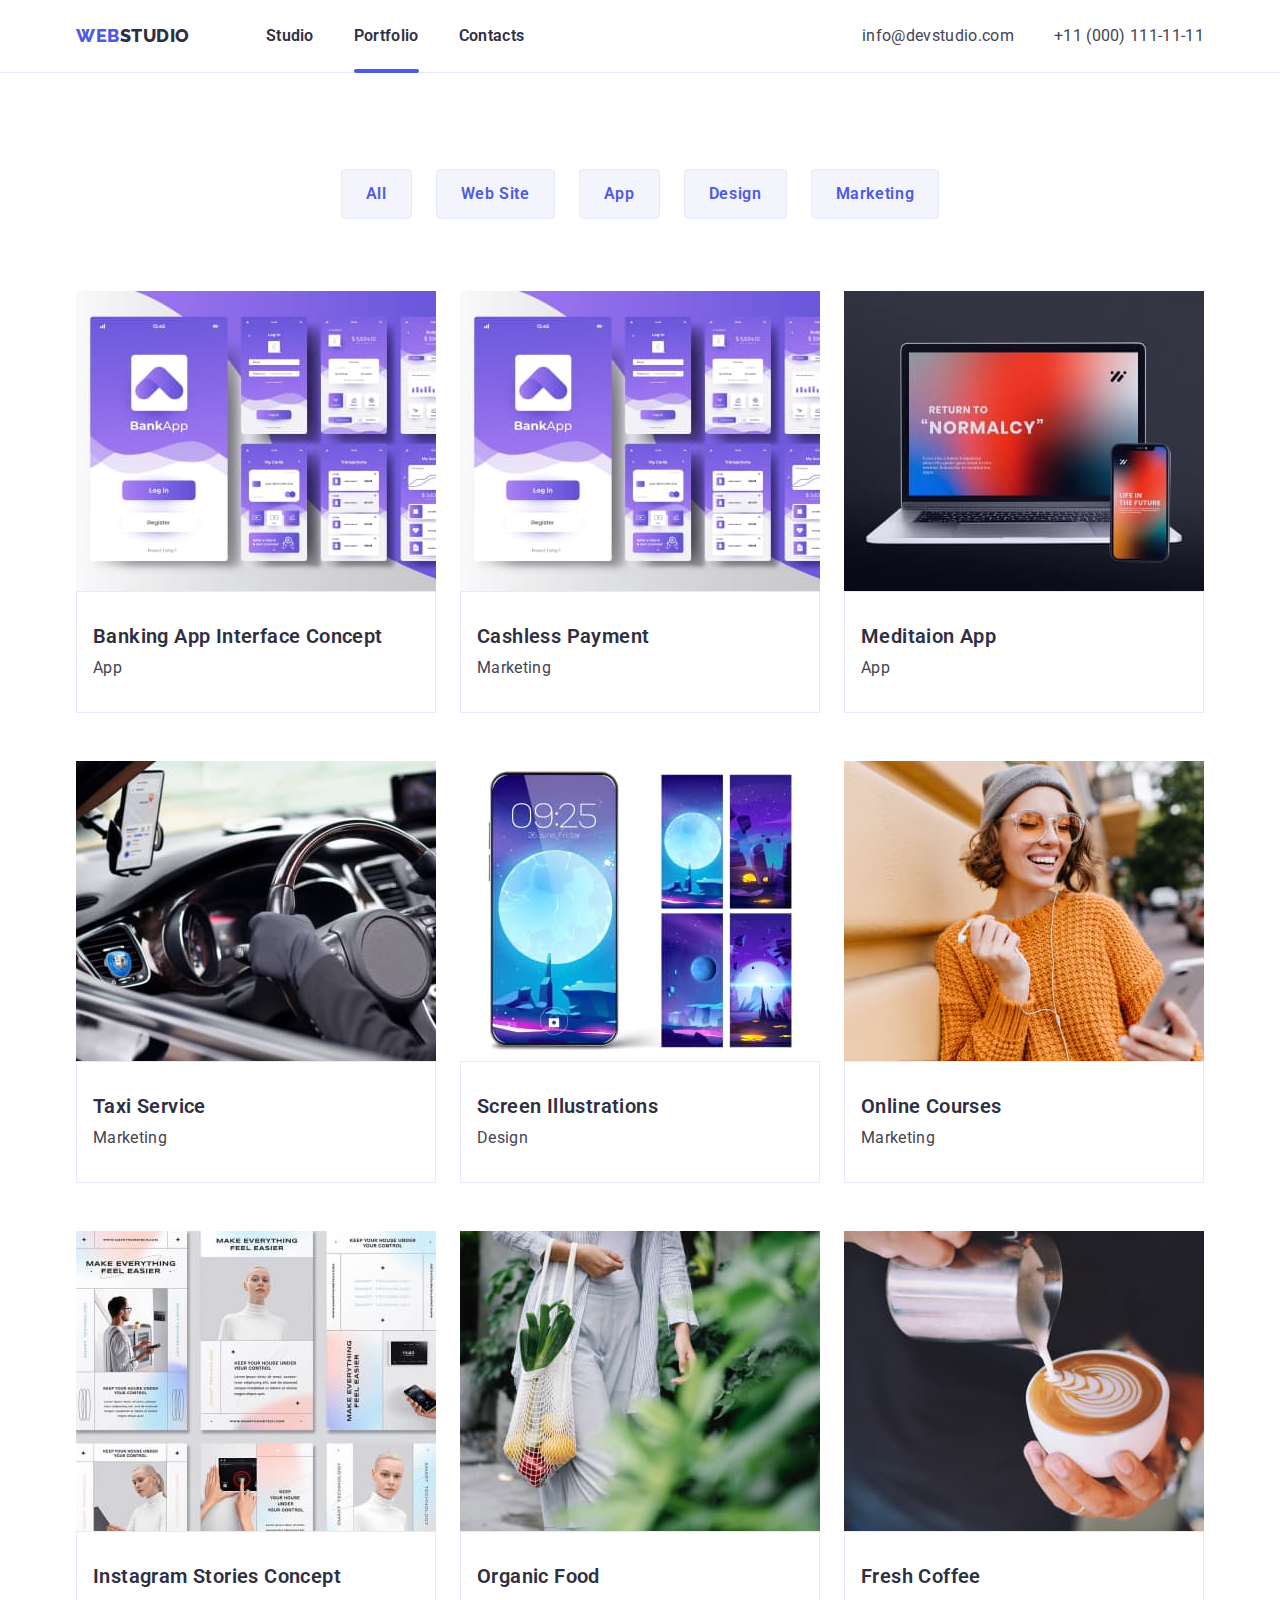
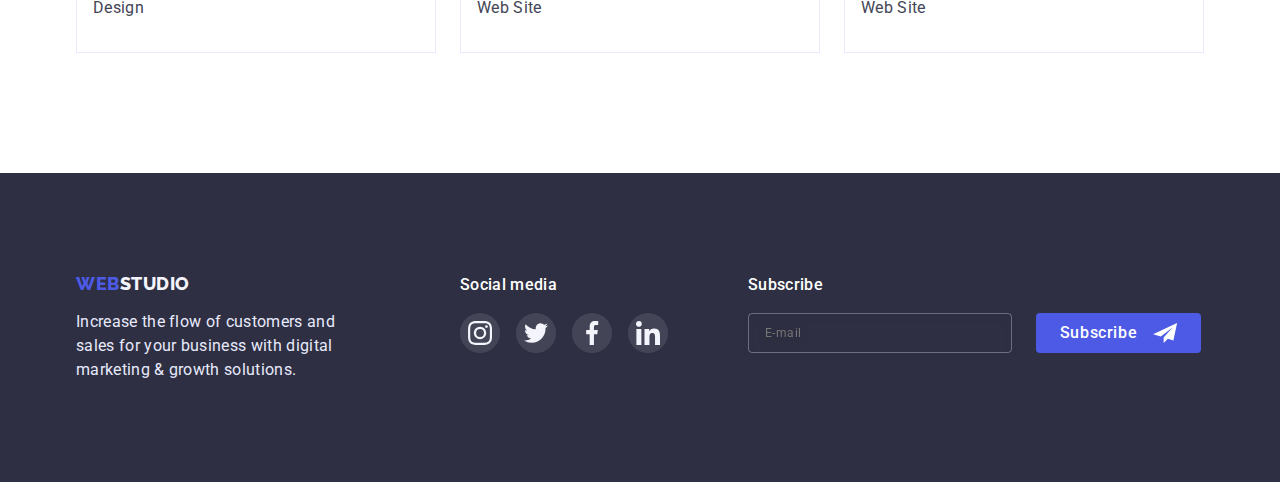
==== portfolio.html @ 9dcbc165 "copied files" ====
<!DOCTYPE html>
<html lang="en">
  <head>
    <meta charset="UTF-8" />
    <meta http-equiv="X-UA-Compatible" content="IE=edge" />
    <meta name="viewport" content="width=device-width, initial-scale=1.0" />
    <title>WebStudio goit-markup-hw-02</title>
    <link rel="preconnect" href="https://fonts.googleapis.com" />
    <link rel="preconnect" href="https://fonts.gstatic.com" crossorigin />
    <link
      href="https://fonts.googleapis.com/css2?family=Raleway:wght@800&family=Roboto:wght@400;500;700;900&display=swap"
      rel="stylesheet"
    />
    <link
      rel="stylesheet"
      href="https://cdn.jsdelivr.net/npm/modern-normalize@1.1.0/modern-normalize.min.css"
    />
    <link rel="stylesheet" href="./css/styles.css" />
  </head>
  <body>
    <header class="header">
      <div class="container header-nav-container">
        <nav class="page-nav">
          <!--logo-->
          <a href="/" class="logo link logo-nav"
            ><span class="logo logo-color">WEB</span>STUDIO</a
          >

          <!--menu-->
          <ul class="menu-nav">
            <li class="menu-item">
              <a href="./index.html" class="menu-nav-link link">Studio</a>
            </li>
            <li class="menu-item">
              <a href="./portfolio.html" class="menu-nav-link link current"
                >Portfolio</a
              >
            </li>
            <li class="menu-item">
              <a href="" class="menu-nav-link link">Contacts</a>
            </li>
          </ul>
        </nav>

                <!--contacts-->
                <ul class="contacts-nav">
                  <li class="contacts-nav-item">
                    <a href="mailto:info@devstudio.com" class="contacts-nav-link link"
                      >info@devstudio.com</a
                    >
                  </li>
                  <li>
                    <a href="tel:+110001111111" class="contacts-nav-link link"
                      >+11 (000) 111-11-11</a
                    >
                  </li>
                </ul>
              </div>
            </header>

    <main>
      <!--filter-->
      <section class="portfolio">
        <div class="container">
          <ul class="button-filter">
            <li class="portfolio-bttnleft">
              <button type="button" class="portfolio-bttn">All</button>
            </li>
            <li class="portfolio-bttnleft">
              <button type="button" class="portfolio-bttn">Web Site</button>
            </li>
            <li class="portfolio-bttnleft">
              <button type="button" class="portfolio-bttn">App</button>
            </li>
            <li class="portfolio-bttnleft">
              <button type="button" class="portfolio-bttn">Design</button>
            </li>
            <li class="portfolio-bttnleft">
              <button type="button" class="portfolio-bttn">Marketing</button>
            </li>
          </ul>
        </div>

        <div class="container">
          <ul class="portfolio-items">
            <li class="portfolio-items-list">
              <a href="" class="portfolio-hover-link link">
                <div class="portfolio-hover">
                  <img
                  src="./images/portfolio/img1.jpg"
                  alt="Banking App Interface Concept"
                  width="360"
                />
                <p class="portfolio-item-text">14 Stylish and User-Friendly App Design Concepts · Task Manager App · Calorie Tracker App · Exotic Fruit Ecommerce App · Cloud Storage App</p>
              </div>
                <div class="portfolio-item-title">
                  <h2 class="section-title">Banking App Interface Concept</h2>
                  <p class="section-text">App</p>
                </div>
              </a>
            </li>

            <li class="portfolio-items-list">
              <a href="" class="portfolio-hover-link link">
            <div class="portfolio-hover">
                <img
                  src="./images/portfolio/img2.jpg"
                  alt="Cashless Payment"
                  width="360"
                />
                                <p class="portfolio-item-text">14 Stylish and User-Friendly App Design Concepts · Task Manager App · Calorie Tracker App · Exotic Fruit Ecommerce App · Cloud Storage App</p>
              </div>
                <div class="portfolio-item-title">
                  <h2 class="section-title">Cashless Payment</h2>
                  <p class="section-text">Marketing</p>
                </div>
              </a>
            </li>

            <li class="portfolio-items-list">
              <a href="" class="portfolio-hover-link link">
            <div class="portfolio-hover">
                <img
                  src="./images/portfolio/img3.jpg"
                  alt="Meditaion App"
                  width="360"
                />
                                <p class="portfolio-item-text">14 Stylish and User-Friendly App Design Concepts · Task Manager App · Calorie Tracker App · Exotic Fruit Ecommerce App · Cloud Storage App</p>
              </div>
                <div class="portfolio-item-title">
                  <h2 class="section-title">Meditaion App</h2>
                  <p class="section-text">App</p>
                </div>
              </a>
            </li>

            <li class="portfolio-items-list">
              <a href="" class="portfolio-hover-link link">
            <div class="portfolio-hover">
                <img
                  src="./images/portfolio/img4.jpg"
                  alt="Taxi Service"
                  width="360"
                />
                                <p class="portfolio-item-text">14 Stylish and User-Friendly App Design Concepts · Task Manager App · Calorie Tracker App · Exotic Fruit Ecommerce App · Cloud Storage App</p>
              </div>
                <div class="portfolio-item-title">
                  <h2 class="section-title">Taxi Service</h2>
                  <p class="section-text">Marketing</p>
                </div>
              </a>
            </li>

            <li class="portfolio-items-list">
              <a href="" class="portfolio-hover-link link">
            <div class="portfolio-hover">
                <img
                  src="./images/portfolio/img5.jpg"
                  alt="Screen Illustrations"
                  width="360"
                />
                                <p class="portfolio-item-text">14 Stylish and User-Friendly App Design Concepts · Task Manager App · Calorie Tracker App · Exotic Fruit Ecommerce App · Cloud Storage App</p>
              </div>
                <div class="portfolio-item-title">
                  <h2 class="section-title">Screen Illustrations</h2>
                  <p class="section-text">Design</p>
                </div>
              </a>
            </li>

            <li class="portfolio-items-list">
              <a href="" class="portfolio-hover-link link">
            <div class="portfolio-hover">
                <img
                  src="./images/portfolio/img6.jpg"
                  alt="Online Courses"
                  width="360"
                />
                                <p class="portfolio-item-text">14 Stylish and User-Friendly App Design Concepts · Task Manager App · Calorie Tracker App · Exotic Fruit Ecommerce App · Cloud Storage App</p>
              </div>
                <div class="portfolio-item-title">
                  <h2 class="section-title">Online Courses</h2>
                  <p class="section-text">Marketing</p>
                </div>
              </a>
            </li>

            <li class="portfolio-items-list">
              <a href="" class="portfolio-hover-link link">
            <div class="portfolio-hover">
                <img
                  src="./images/portfolio/img7.jpg"
                  alt="Instagram Stories Concept"
                  width="360"
                />
                                <p class="portfolio-item-text">14 Stylish and User-Friendly App Design Concepts · Task Manager App · Calorie Tracker App · Exotic Fruit Ecommerce App · Cloud Storage App</p>
              </div>
                <div class="portfolio-item-title">
                  <h2 class="section-title">Instagram Stories Concept</h2>
                  <p class="section-text">Design</p>
                </div>
              </a>
            </li>

            <li class="portfolio-items-list">
              <a href="" class="portfolio-hover-link link">
            <div class="portfolio-hover">
                <img
                  src="./images/portfolio/img8.jpg"
                  alt="Organic Food"
                  width="360"
                />
                                <p class="portfolio-item-text">14 Stylish and User-Friendly App Design Concepts · Task Manager App · Calorie Tracker App · Exotic Fruit Ecommerce App · Cloud Storage App</p>
              </div>
                <div class="portfolio-item-title">
                  <h2 class="section-title">Organic Food</h2>
                  <p class="section-text">Web Site</p>
                </div>
              </a>
            </li>

            <li class="portfolio-items-list">
              <a href="" class="portfolio-hover-link link">
            <div class="portfolio-hover">
                <img
                  src="./images/portfolio/img9.jpg"
                  alt="Fresh Coffee"
                  width="360"
                />
                                <p class="portfolio-item-text">14 Stylish and User-Friendly App Design Concepts · Task Manager App · Calorie Tracker App · Exotic Fruit Ecommerce App · Cloud Storage App</p>
              </div>
                <div class="portfolio-item-title">
                  <h2 class="section-title">Fresh Coffee</h2>
                  <p class="section-text">Web Site</p>
                </div>
              </a>
            </li>
          </ul>
        </div>
      </section>
    </main>

    <footer class="footer">
      <div class="container footer-format">
        <div class="footer-content">
          <a href="./index.html" class="logo-footer link"
            ><span class="logo-color">WEB</span>STUDIO</a>
          <p class="section-text footer-text-color">
            Increase the flow of customers and sales for your business with
            digital marketing & growth solutions.
          </p>
        </div>

        <div class="footer-socialmedia">
<h3 class="footer-socialmedia-title">Social media</h2>
          <ul class="footer-list-icons">
            <li class="footer-list-item">
              <a class="footer-list-link" href="">
                <svg
                  class="footer-list-icon"
                  width="24px"
                  height="24px"
                >
                  <use href="./images/icons.svg#icon-instagram"></use>
                </svg>
              </a>
            </li>

            <li class="footer-list-item">
              <a class="footer-list-link" href="">
                <svg
                  class="footer-list-icon"
                  width="24px"
                  height="24px"
                >
                  <use href="./images/icons.svg#icon-twitter"></use>
                </svg>
              </a>
            </li>

            <li class="footer-list-item">
              <a class="footer-list-link" href="">
                <svg
                  class="footer-list-icon"
                  width="24px"
                  height="24px"
                >
                  <use href="./images/icons.svg#icon-facebook"></use>
                </svg>
              </a>
            </li>

            <li class="footer-list-item">
              <a class="footer-list-link" href="">
                <svg
                  class="footer-list-icon"
                  width="24px"
                  height="24px"
                >
                  <use href="./images/icons.svg#icon-linkedin"></use>
                </svg>
              </a>
            </li>
          </ul>
        </div>

<div class="footer-subscribe">
<h3 class="footer-socialmedia-title">Subscribe</h2>
<form class="footer-subscribe-form">
  <div class="subscribe-box">
  <input 
  type="text" 
  class="subscribe-input"
  placeholder="E-mail"
  name="subscribe-input-name">
    <span>
  <button type="submit" class="subscribe-button"><span class="subscribe-button-title">Subscribe</span> 
                                  <svg
                  class="subdcribe-icon"
                  width="24px"
                  height="20px"
                >
                  <use href="./images/form/formicons.svg#icon-pplane"></use>
                </svg> 
  </span>
  </button>
  </div>
</form>
</div>

      </div>
    </footer>
  </body>
</html>
---- css/styles.css ----
:root{
--primary-font: 'Roboto', sans-serif;
--secondary-font: 'Raleway', sans-serif;
--primary-color: #2E2F42;
--secondary-color: #434455;
--hover-color: #4D5AE5;
}

h1,h2,h3,h4,h5,h6,p{
    margin-top: 0;
    margin-bottom: 0;
}

ul,li{
    margin-top: 0;
    margin-bottom: 0;
    padding-left: 0;
}

img{
    display: block;
}

button{
    cursor: pointer;
}
ul {
    list-style: none;
}


body {
font-family: var(--primary-font)
}

body {
    color: var(--primary-color);
}

/*========== HEADER ==========*/

.header{
    padding-top: 24px;
    padding-bottom: 24px;
    border-bottom: 1px solid #E7E9FC;
}

.header-nav-container{
    display: flex;
    align-items: center;
}

.page-nav{
    display: flex;
    align-items: center;

}

.logo{
    font-family: var(--secondary-font);
    font-weight: 800;
    font-size: 18px;
    line-height: 1.33;
    display: flex;
align-items: center;
letter-spacing: 0.03em;
text-transform: uppercase;
color: var(--primary-color);
}

.logo-color{
   color: var(--hover-color); 
}

.logo-nav{
    margin-right: 76px;
}


.menu-nav{
    display: flex;
    align-items: center;
}

.menu-item{
    position: relative;
}

.menu-item:not(:last-child){
    margin-right: 40px;
}

.menu-nav-link.current::after{
content: '';
position: absolute;
width: 100%;
height: 4px;
background-color: var(--hover-color);
border-radius: 2px;
left: 0;
bottom: -25px;
}

.menu-nav-link{
font-weight: 600;
font-size: 16px;
line-height: 1.5;
letter-spacing: 0.02em;
color: var(--primary-color);
transition: color 250ms cubic-bezier(0.4, 0, 0.2, 1);
}

.menu-nav-link:hover,
.menu-nav-link:focus {
color: var(--hover-color)
}

.contacts-nav-link{
font-size: 16px;
line-height: 1.5;
letter-spacing: 0.02em;
color: var(--secondary-color);
transition: color 250ms cubic-bezier(0.4, 0, 0.2, 1);
}

.contacts-nav-link:hover,
.contacts-nav-link:focus {
color:var(--hover-color)
}


.contacts-nav{
    display: flex;
    align-items: center;
    margin-left: auto;
    align-items: center;
    justify-content: center;
}

.contacts-nav-item{
    margin-right: 40px;
}


/*========== /HEADER ==========*/


/*========== COMPONENTS ==========*/
.link{
text-decoration: none;
}

.container{
    width: 1158px;
    padding-left: 15px;
    padding-right: 15px;
    margin-left: auto;
    margin-right: auto;
}

.hide-me {
    position: absolute;
    width: 1px;
    height: 1px;
    margin: -1px;
    border: 0;
    padding: 0;
    white-space: nowrap;
    clip-path: inset(100%);
    clip: rect(0 0 0 0);
    overflow: hidden;
}

/*========== /COMPONENTS ==========*/

/*========== MAIN ==========*/

.hero-section-color{
    width: 1440px;
    background: #2E2F42;
    margin-left: auto;
    margin-right: auto;
    padding-top: 188px;
    padding-bottom: 188px;
    background-image: linear-gradient(rgb(46,47,66,0.7), rgb(46,47,66,0.7)), url(../images/hero/heroimg.jpg) ;
    background-size: cover;
}

.hero-title{
font-family: var(--primary-font);
font-weight: 700;
font-size: 56px;
line-height: 1.07;
text-align: center;
letter-spacing: 0.02em;
color: #FFFFFF;
max-width: 496px;
margin: 0px auto;
}

.hero-button{

    width: 170px;
    height: 51px;
    left: 635px;
    top: 432px;
    background: #4D5AE5;
box-shadow: 0px 4px 4px rgba(0, 0, 0, 0.15);
border: transparent;
    border-radius: 4px;
    font-family: var(--primary-font);
    font-style: normal;
    font-weight: 600;
    font-size: 16px;
    line-height: 1.9;
    align-items: center;
    letter-spacing: 0.04em;
    color: #FFFFFF;
    margin-top: 48px;
margin-left: 494px;
margin-right: 494px;
transition: background-color 250ms cubic-bezier(0.4, 0, 0.2, 1);
}

.hero-button:hover,
.hero-button:focus{
background-color: #404BBF;
box-shadow: 0px 4px 4px rgba(0, 0, 0, 0.15);
border-radius: 4px;
}

.section-title{
    font-family: var(--primary-font);
    font-weight: 600;
    font-size: 20px;
    line-height: 1.2;
    letter-spacing: 0.02em;
    color: var(--primary-color);
}

.section-margin-title{
    margin-bottom: 8px;
}

.section-text{

    font-family: var(--primary-font);
    font-size: 16px;
    line-height: 1.5;
    letter-spacing: 0.02em;
    color: var(--secondary-color);
}

.section-two-format{
    padding-top: 120px;
    padding-bottom: 120px;
}

.sectiontwo{
    display: flex;
}

.sectiontwo-item{
    max-width: 264px;
}

.sectiontwo-item:not(:first-child){
    margin-left: 24px;
}


.sectiontwo-item-icon{
display: flex;
justify-content: center;
align-items: center;
width: 264px;
height: 112px;
background: #F4F4FD;
border-radius: 4px;
margin-bottom: 8px;
}



.sectionthree{
    padding-bottom: 120px;
}

.sectionthree-list{
    display: flex;
}

.sections-title{
    font-family: var(--primary-font);
    font-style: normal;
    font-weight: 600;
    font-size: 36px;
    line-height: 1.1;
    text-align: center;
    letter-spacing: 0.02em;
    text-transform: capitalize;
    color: var(--primary-color);
    margin-bottom: 70px;
    }

    .sectionthree-item:not(:first-child){
        margin-left: 24px;
    }

.sectionfour{
    padding-top: 120px;
    padding-bottom: 120px;
    margin-left: auto;
    margin-right: auto;
    background: #F4F4FD;
}

    .sectionfour-list{
        display: flex;
    }


    .sectionfour-item:not(:first-child){
        margin-left: 24px;
    }

    .our-team-list{
        background: #FFFFFF;
box-shadow: 0px 1px 6px rgba(46, 47, 66, 0.08), 0px 1px 1px rgba(46, 47, 66, 0.16), 0px 2px 1px rgba(46, 47, 66, 0.08);
border-radius: 0px 0px 4px 4px;
        padding-top: 32px;
        padding-bottom: 32px;
    }

.our-team-list-icons{
    display: flex;
    justify-content: center;
    gap: 24px;
    margin-top: 8px;
}

.our-team-list-item{
    width: 40px;
    height: 40px;
}

.our-team-list-link{
    height: 100%;
    width: 100%;
    border-radius: 50%;
    background-color: #4D5AE5;
    display: flex;
    align-items: center;
    justify-content: center;
    transition: background-color 250ms cubic-bezier(0.4, 0, 0.2, 1);
}


.our-team-list-link:hover,
.our-team-list-link:focus{
    background-color: #404BBF;
}

.our-team-list-icon{
    fill: #F4F4FD;
}
    .centered{
        text-align: center;
    }

    .sectionfive{
        padding-top: 130px;
        padding-bottom: 120px;
        margin-left: auto;
        margin-right: auto;
    }

    .sectionfive-list{
        display: flex;
        align-items: center;
        gap: 20px;
    }

    .sectionfive-item{
        width: 168px;
        height: 88px;
    }
    .sectionfive-link{
width: 100%;
height: 100%;
border: 1px solid #8E8F99;
border-radius: 5px;
display: flex;
align-items: center;
justify-content: center;
padding-top: 16px;
padding-bottom: 16px;
    }

    .sectionfive-icon{
fill: #8E8F99;
transition: fill 250ms cubic-bezier(0.4, 0, 0.2, 1);
    }

    .sectionfive-link:hover,
    .sectionfive-link:focus{
border-color: #404BBF;
    }

    .sectionfive-link:hover .sectionfive-icon{
        fill: #404BBF;
    }

    .sectionfive-link:focus .sectionfive-icon{
        fill: #404BBF;
    }
/*========== /MAIN ==========*/

/*========== FOOTER ==========*/
.logo-footer{
font-family: var(--secondary-font);
font-weight: 800;
font-size: 18px;
line-height: 1.17;
display: flex;
align-items: center;
letter-spacing: 0.03em;
text-transform: uppercase;
color: #F4F4FD;
margin-bottom: 16px;
}

.footer-text-color{
color: #E7E9FC;

}


.footer{
width:;
background: #2E2F42;
padding-top: 100px;
padding-bottom: 100px;
}

.footer-content{
width: 264px;
}

.footer-format{
    display: flex;
}

.footer-socialmedia{
    margin-left: 120px;
}

.footer-socialmedia-title{
    font-family: var(--primary-font);
    font-weight: 500;
    font-size: 16px;
    line-height: 24px;
    letter-spacing: 0.02em;
    color: #FFFFFF;
}

.footer-list-icons{
    display: flex;
    justify-content: center;
    gap: 16px;
    margin-top: 16px;
}

.footer-list-item{
    width: 40px;
    height: 40px;
}

.footer-list-link{
    height: 100%;
    width: 100%;
    border-radius: 50%;
    background-color: rgba(255, 255, 255, 0.1);
    display: flex;
    align-items: center;
    justify-content: center;
    transition: background-color 250ms cubic-bezier(0.4, 0, 0.2, 1);
}

.footer-list-link:hover,
.footer-list-link:focus{
    background-color: #31D0AA;
}

.footer-list-icon{
    fill: #F4F4FD;
}

.footer-subscribe{
    margin-left: 80px;
}

.subscribe-input{
    width: 264px;
    height: 40px;
background-color: transparent;
border: 1px solid rgba(255, 255, 255, 0.3);
    filter: drop-shadow(0px 4px 4px rgba(0, 0, 0, 0.15));
    border-radius: 4px;
    margin-top: 16px;
    padding-left: 16px;
        font-family: --primary-font font-weight: 400;
            font-size: 12px;
            line-height: 2;
            letter-spacing: 0.04em;
            color: rgba(255, 255, 255, 0.6);
        }
}

.subscribe-input::placeholder{
    font-family: --primary-font
        font-weight: 400;
        font-size: 12px;
        line-height: 2;
        letter-spacing: 0.04em;
        color: rgba(255, 255, 255, 0.6);
}

.subscribe-input:focus{
    outline: none;

}

.subscribe-button{

width: 165px;
height: 40px;
background-color: #4D5AE5;
border-radius: 4px;
font-family: var(--primary-font);
font-weight: 500;
font-size: 16px;
line-height: 1.5;
    letter-spacing: 0.04em;
    color: #FFFFFF;
 outline: none;
 border: transparent;
margin-top: 16px;
margin-left: 24px;
align-items: center;
display: flex;
align-items: center;
justify-content: center;
fill: #FFFFFF;
transition: background-color 250ms cubic-bezier(0.4, 0, 0.2, 1);
}


.subscribe-button:hover {
background-color: #404BBF;
}

.subscribe-button:focus{
background-color: #404BBF;
}

.subscribe-box{
display: flex;
}

.subscribe-button-title{
    margin-right: 16px;
}
.subscribe-icon{


}


/*========== /FOOTER ==========*/

/*-----======[ PORTFOLIO PAGE ]======-----*/

.portfolio{
    padding-top: 96px;
    padding-bottom: 120px;
}

.portfolio-bttn{
    font-family: var(--primary-font);
    font-weight: 600;
    font-size: 16px;
    line-height: 1.5;
    display: flex;
    align-items: center;
    text-align: center;
    letter-spacing: 0.04em;
    color: var(--hover-color);
background: #F4F4FD;
border: 1px solid #E7E9FC;
border-radius: 4px;
padding-top: 12px;
padding-bottom: 12px;
padding-left: 24px;
padding-right: 24px;
transition: background-color 250ms cubic-bezier(0.4, 0, 0.2, 1), box-shadow 250ms cubic-bezier(0.4, 0, 0.2, 1);
}

.portfolio-bttnleft:not(:first-child){
    margin-left: 24px;
}

.portfolio-bttn:hover,
.portfolio-bttn:focus{

font-family: var(--primary-font);
font-weight: 600;
font-size: 16px;
line-height: 1.5;
display: flex;
align-items: center;
text-align: center;
letter-spacing: 0.04em;
color: #FFFFFF;
background: #404BBF;
box-shadow: 0px 3px 1px rgba(0, 0, 0, 0.1), 0px 2px 1px rgba(0, 0, 0, 0.08), 0px 2px 2px rgba(0, 0, 0, 0.12);
border-radius: 4px;
}

.button-filter{
    display: flex;
    margin-bottom: 72px;
justify-content: center;
}

.portfolio-items{
    display: flex;
    flex-wrap: wrap;
    column-gap: 24px;
}

.portfolio-item-title{
    border: 1px solid #E7E9FC;
}

.portfolio-item-title{
padding-top: 32px;
padding-bottom: 32px;
padding-left: 16px;
}

.portfolio-item-title > .section-text{
margin-top: 8px;
}

.portfolio-items-list:not(:nth-last-child(-n+3)){
    margin-bottom: 48px;
        }

.portfolio-items-list:hover,
.portfolio-items-list:focus{
    box-shadow: 0px 1px 6px rgba(46, 47, 66, 0.08);
}

.portfolio-items-list{

}

.portfolio-hover{
    position: relative;
    overflow: hidden;
}

.portfolio-hover-link{
    display: block;
}

.portfolio-hover-link:hover .portfolio-item-text{
    transform: translateY(0);
}

.portfolio-item-text{
position: absolute;
top: 0;
font-family: var(--primary-font);
font-weight: 400;
font-size: 16px;
line-height: 1.5;
color: #F4F4FD;
padding-top: 40px;
padding-left: 32px;
padding-right: 32px;
background-color: rgba(77, 90, 229, 0.692);
height: 100%;
transform: translateY(100%);
transition: transform 250ms cubic-bezier(0.4, 0, 0.2, 1);
overflow: auto;
}

.backdrop{
    position: fixed;
    top: 0;
    height: 100%;
    width: 100%;
    background-color: rgba(46, 47, 66, 0.4);
 transition: opacity 250ms linear, visibility 250ms linear;
}

.modal{
position: absolute;
top: 50%;
left: 50%;
width: 408px;
min-height: 576px;
background: #FCFCFC;
box-shadow: 0px 1px 1px rgba(0, 0, 0, 0.14), 0px 1px 3px rgba(0, 0, 0, 0.12), 0px 2px 1px rgba(0, 0, 0, 0.2);
border-radius: 4px;
transform: translate(-50%, -50%) scale(1);
transition: transform 250ms linear;
padding: 24px;
}

.modal-close{
width: 24px;
height: 24px;
background-color: #E7E9FC;
border: 1px solid rgba(0, 0, 0, 0.1);
border-radius: 50%;
position: absolute;
top: 20px;
right: 20px;
display: flex;
align-items: center;
justify-content: center;
transition: background-color 250ms cubic-bezier(0.4, 0, 0.2, 1), fill 2500ms cubic-bezier(0.4, 0, 0.2, 1);
}

.modal-close-svg{
fill: #000000;
}

.modal-close:hover {
background-color: var(--hover-color);
outline: none;
}

.modal-close:focus {
    background-color: var(--hover-color);
    outline: none;
}

.modal-close:hover .modal-close-svg {
    fill: #FFFFFF;
}

.modal-close:focus .modal-close-svg {
   
    fill: #FFFFFF;
}

.is-hidden{
    opacity: 0;
    visibility: hidden;
    pointer-events: none;
}

.backdrop.is-hidden .modal{
    transform: translate(-50%, -50%) scale(0);
}

.modal-title{
font-family: var(--primary-font);
color: var(--primary-color);
font-weight: 500;
font-size: 16px;
line-height: 1.5;
text-align: center;
letter-spacing: 0.02em;
margin-top: 48px;
margin-bottom: 16px;
}

.modal-input{
width: 360px;
height: 40px;
background-color: transparent;
border: 1px solid rgba(33, 33, 33, 0.2);
border-radius: 4px;
padding-left: 40px;
font-family: var(--primary-font);
font-weight: 400;
font-size: 12px;
line-height: 1.33;
letter-spacing: 0.04em;
outline: none;
margin-top: 4px;
margin-bottom: 8px;
}


.modal-input::placeholder{
font-family: var(--primary-font);
font-weight: 400;
font-size: 12px;
line-height: 1.33;
letter-spacing: 0.04em;
color: rgba(117, 117, 117, 0.5);
}

.modal-input:hover{
border-color: var(--hover-color);
}

.modal-input:focus{
border-color: var(--hover-color);
}

.modal-input:hover + .modal-input-icon{
fill: var(--hover-color);
}

.modal-input:focus +.modal-input-icon {
fill: var(--hover-color);
}

.modal-input:not(:placeholder-shown):not(:focus):valid{
    background-color: rgba(205, 255, 130, 0.13);
}

.modal-input:not(:placeholder-shown):not(:focus):invalid{
    background-color: rgba(255, 109, 109, 0.151);
}

.modal-input-title{
font-family: var(--primary-font);
font-weight: 400;
font-size: 12px;
line-height: 1.33;
letter-spacing: 0.04em;
color: #8E8F99;
}

.modal-submit{
width: 169px;
height: 56px;
left: 635px;
top: 584px;
background: #4D5AE5;
border: transparent;
box-shadow: 0px 4px 4px rgba(0, 0, 0, 0.15);
border-radius: 4px;
font-family: var(--primary-font);
font-weight: 500;
font-size: 16px;
line-height: 1.5px;
text-align: center;
letter-spacing: 0.04em;
color: #FFFFFF;
margin-top: 24px;
}

.modal-submit:hover,
.modal-submit:focus {
    background: #404BBF;
    box-shadow: 0px 4px 4px rgba(0, 0, 0, 0.15);
    outline: transparent;
}

.modal-input-field{
    position: relative;
}

.modal-input-icon{
position: absolute;
left: 20px;
top: 50%;
transform: translateY(-60%);
padding-right: 7px;
transition: fill 250ms cubic-bezier(0.4, 0, 0.2, 1);
}

.modal-comment-area{
    width: 100%;
    height: 120px;
    border: 1px solid rgba(33, 33, 33, 0.2);
    border-radius: 4px;
    background-color: transparent;
    outline: none;
    padding-top: 8px;
    padding-left: 16px;
    resize: none;
    font-family: var(--primary-font);
        font-weight: 400;
        font-size: 12px;
        line-height: 1.33;
        letter-spacing: 0.04em;
        margin-top: 4px;
}

.modal-comment-area::placeholder{
font-family: var(--primary-font);
    font-weight: 400;
    font-size: 12px;
    line-height: 1.33;
    letter-spacing: 0.04em;
    color: rgba(117, 117, 117, 0.5);
}

.modal-comment-area:focus {
    border-color: var(--hover-color);
}

.modal-comment-area:hover {
    border-color: var(--hover-color);
}

.check-text{
    font-family: var(--primary-font);
    font-weight: 400;
    font-size: 12px;
    line-height: 1.33;
    letter-spacing: 0.04em;
    color: #757575;
}


.check-text{
display: flex;
margin-top: 14px;
}

.modal-check-span{
    width: 16px;
    height: 16px;
border: 1.25px solid #2E2F42;
    border-radius: 2px;
display: flex;
align-items: center;
justify-content: center;
margin-right: 7px;
fill: transparent;
transform: translateY(-5%);

}

.modal-check-link{
    color: #4D5AE5;
}

.input-check:checked + .check-text span{
background-color: var(--hover-color);
border: none;
fill: #F4F4FD;
}
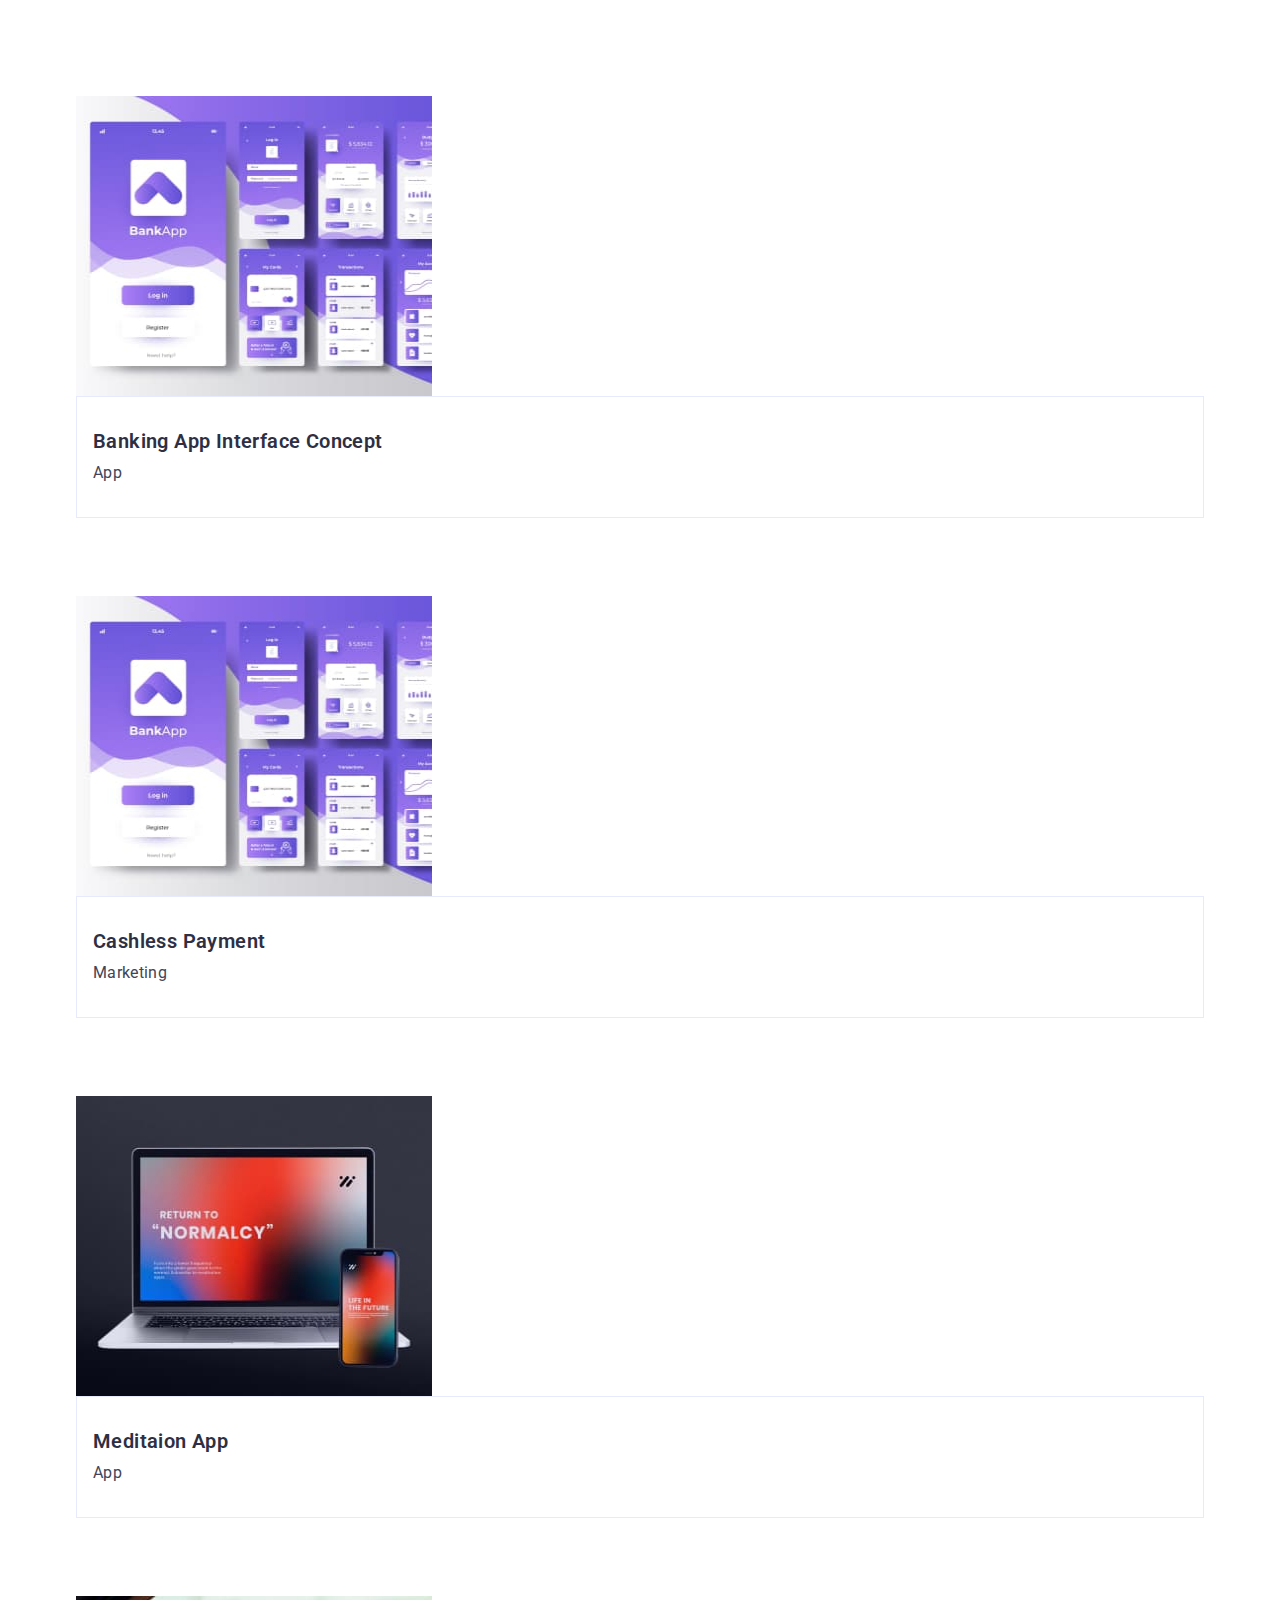
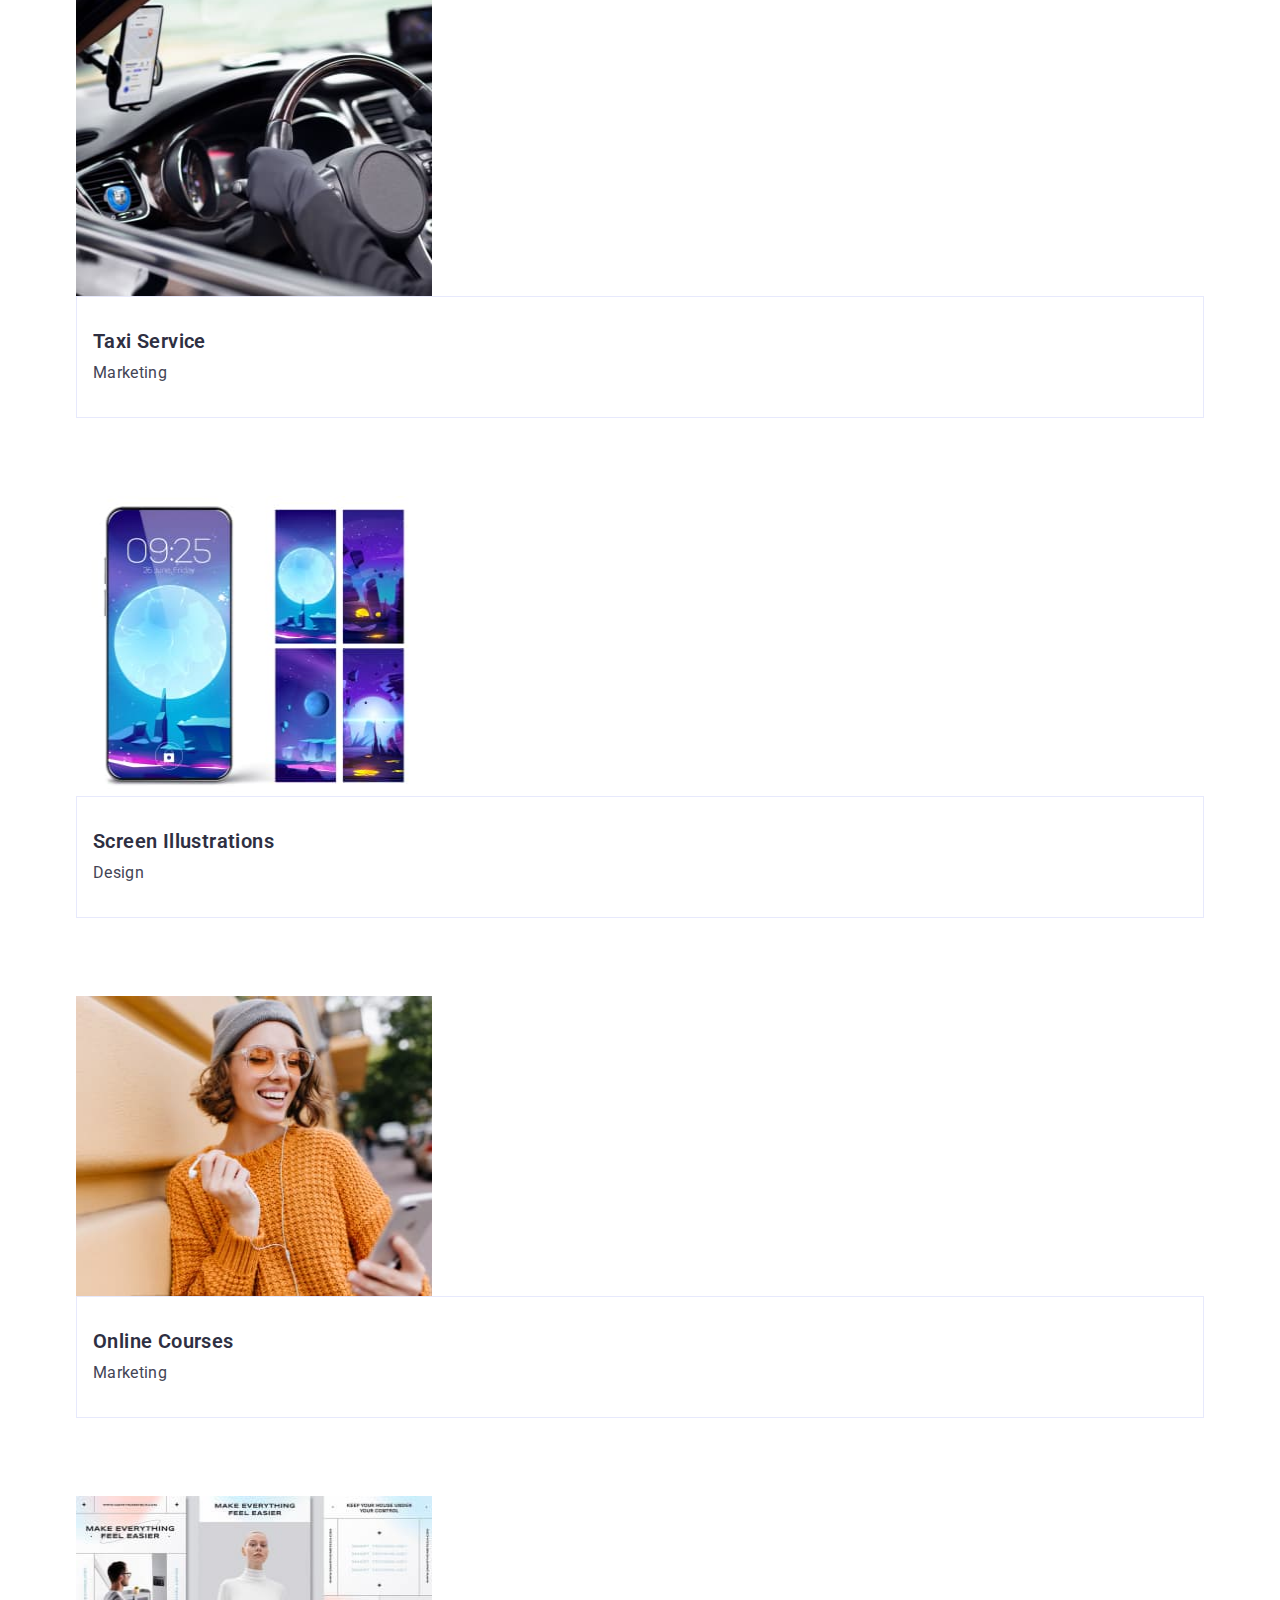
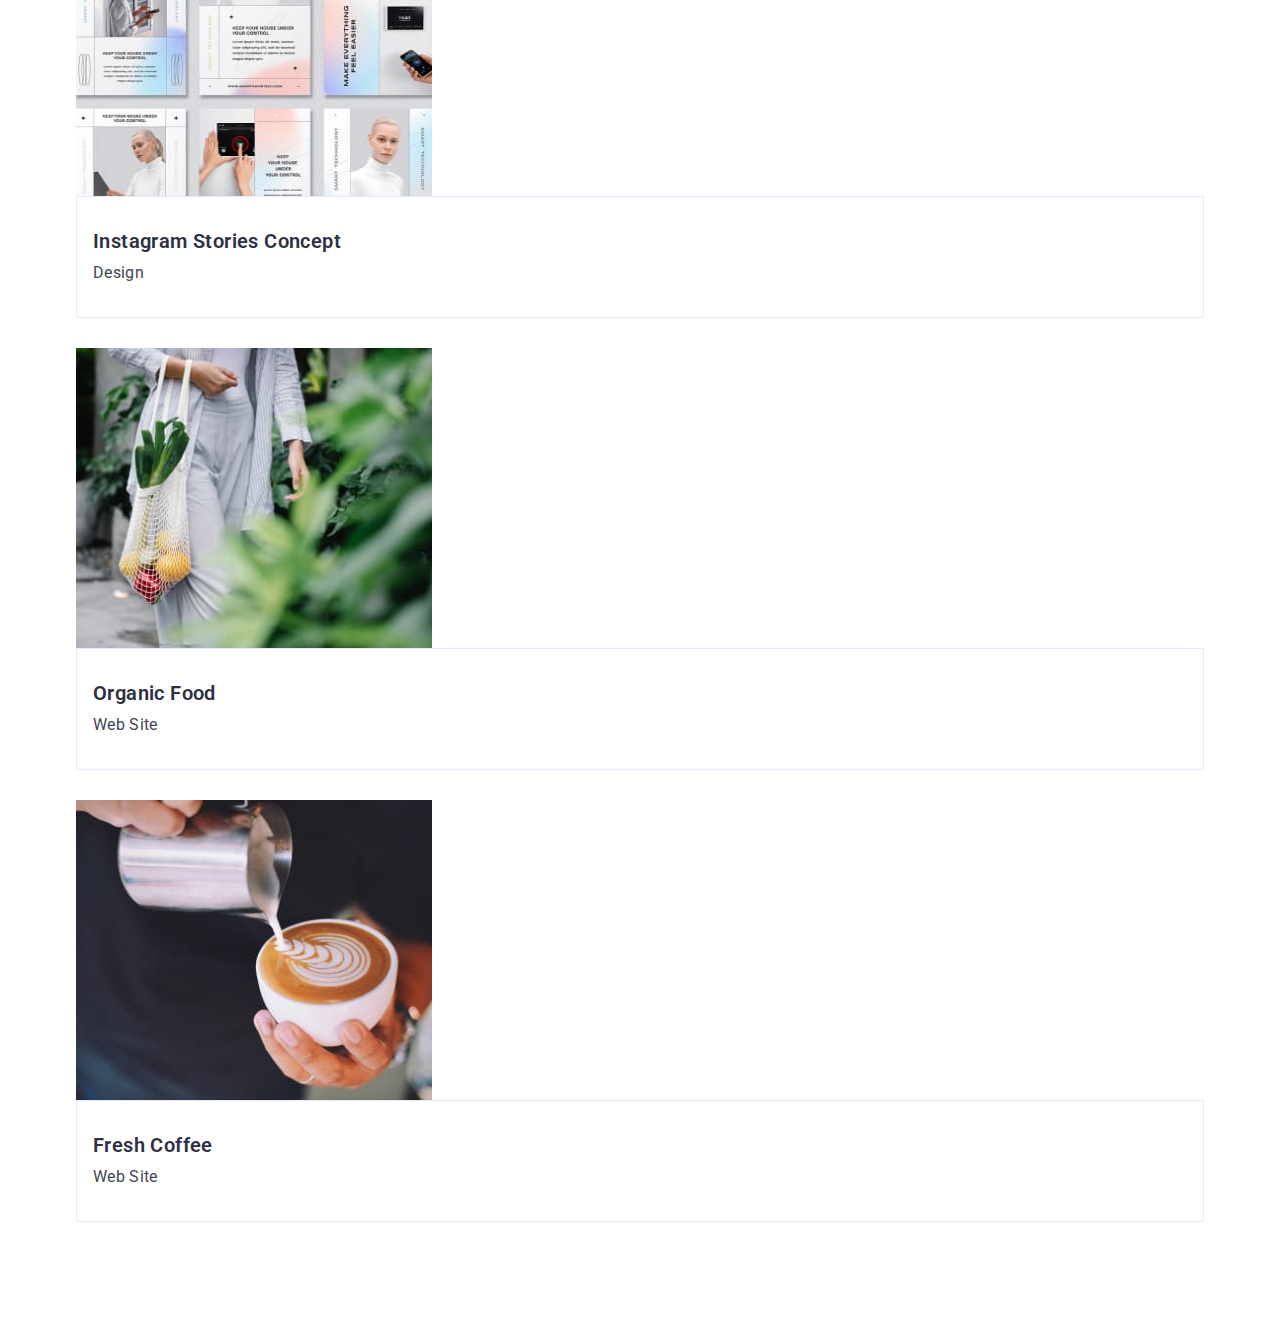
==== commit c8846db1: "qwe" ====
--- a/portfolio.html
+++ b/portfolio.html
@@ -16,17 +16,20 @@
       href="https://cdn.jsdelivr.net/npm/modern-normalize@1.1.0/modern-normalize.min.css"
     />
     <link rel="stylesheet" href="./css/styles.css" />
+    <link rel="stylesheet" href="./css/mobile.css" />
+    <link rel="stylesheet" href="./css/tablet.css" />
+    <link rel="stylesheet" href="./css/desktop.css" />
   </head>
   <body>
-    <header class="header">
+    <!-- <header class="header">
       <div class="container header-nav-container">
         <nav class="page-nav">
-          <!--logo-->
+
           <a href="/" class="logo link logo-nav"
             ><span class="logo logo-color">WEB</span>STUDIO</a
           >
 
-          <!--menu-->
+
           <ul class="menu-nav">
             <li class="menu-item">
               <a href="./index.html" class="menu-nav-link link">Studio</a>
@@ -42,7 +45,7 @@
           </ul>
         </nav>
 
-                <!--contacts-->
+
                 <ul class="contacts-nav">
                   <li class="contacts-nav-item">
                     <a href="mailto:info@devstudio.com" class="contacts-nav-link link"
@@ -56,12 +59,12 @@
                   </li>
                 </ul>
               </div>
-            </header>
+            </header> -->
 
     <main>
-      <!--filter-->
+
       <section class="portfolio">
-        <div class="container">
+        <!-- <div class="container">
           <ul class="button-filter">
             <li class="portfolio-bttnleft">
               <button type="button" class="portfolio-bttn">All</button>
@@ -79,17 +82,16 @@
               <button type="button" class="portfolio-bttn">Marketing</button>
             </li>
           </ul>
-        </div>
+        </div> -->
 
         <div class="container">
           <ul class="portfolio-items">
             <li class="portfolio-items-list">
               <a href="" class="portfolio-hover-link link">
                 <div class="portfolio-hover">
-                  <img
+                  <img class="portfolio-image"
                   src="./images/portfolio/img1.jpg"
                   alt="Banking App Interface Concept"
-                  width="360"
                 />
                 <p class="portfolio-item-text">14 Stylish and User-Friendly App Design Concepts · Task Manager App · Calorie Tracker App · Exotic Fruit Ecommerce App · Cloud Storage App</p>
               </div>
@@ -103,10 +105,9 @@
             <li class="portfolio-items-list">
               <a href="" class="portfolio-hover-link link">
             <div class="portfolio-hover">
-                <img
+                <img class="portfolio-image"
                   src="./images/portfolio/img2.jpg"
                   alt="Cashless Payment"
-                  width="360"
                 />
                                 <p class="portfolio-item-text">14 Stylish and User-Friendly App Design Concepts · Task Manager App · Calorie Tracker App · Exotic Fruit Ecommerce App · Cloud Storage App</p>
               </div>
@@ -120,10 +121,9 @@
             <li class="portfolio-items-list">
               <a href="" class="portfolio-hover-link link">
             <div class="portfolio-hover">
-                <img
+                <img class="portfolio-image"
                   src="./images/portfolio/img3.jpg"
                   alt="Meditaion App"
-                  width="360"
                 />
                                 <p class="portfolio-item-text">14 Stylish and User-Friendly App Design Concepts · Task Manager App · Calorie Tracker App · Exotic Fruit Ecommerce App · Cloud Storage App</p>
               </div>
@@ -137,10 +137,9 @@
             <li class="portfolio-items-list">
               <a href="" class="portfolio-hover-link link">
             <div class="portfolio-hover">
-                <img
+                <img class="portfolio-image"
                   src="./images/portfolio/img4.jpg"
                   alt="Taxi Service"
-                  width="360"
                 />
                                 <p class="portfolio-item-text">14 Stylish and User-Friendly App Design Concepts · Task Manager App · Calorie Tracker App · Exotic Fruit Ecommerce App · Cloud Storage App</p>
               </div>
@@ -154,10 +153,9 @@
             <li class="portfolio-items-list">
               <a href="" class="portfolio-hover-link link">
             <div class="portfolio-hover">
-                <img
+                <img class="portfolio-image"
                   src="./images/portfolio/img5.jpg"
                   alt="Screen Illustrations"
-                  width="360"
                 />
                                 <p class="portfolio-item-text">14 Stylish and User-Friendly App Design Concepts · Task Manager App · Calorie Tracker App · Exotic Fruit Ecommerce App · Cloud Storage App</p>
               </div>
@@ -171,10 +169,9 @@
             <li class="portfolio-items-list">
               <a href="" class="portfolio-hover-link link">
             <div class="portfolio-hover">
-                <img
+                <img class="portfolio-image"
                   src="./images/portfolio/img6.jpg"
                   alt="Online Courses"
-                  width="360"
                 />
                                 <p class="portfolio-item-text">14 Stylish and User-Friendly App Design Concepts · Task Manager App · Calorie Tracker App · Exotic Fruit Ecommerce App · Cloud Storage App</p>
               </div>
@@ -188,10 +185,9 @@
             <li class="portfolio-items-list">
               <a href="" class="portfolio-hover-link link">
             <div class="portfolio-hover">
-                <img
+                <img class="portfolio-image"
                   src="./images/portfolio/img7.jpg"
                   alt="Instagram Stories Concept"
-                  width="360"
                 />
                                 <p class="portfolio-item-text">14 Stylish and User-Friendly App Design Concepts · Task Manager App · Calorie Tracker App · Exotic Fruit Ecommerce App · Cloud Storage App</p>
               </div>
@@ -205,10 +201,9 @@
             <li class="portfolio-items-list">
               <a href="" class="portfolio-hover-link link">
             <div class="portfolio-hover">
-                <img
+                <img class="portfolio-image"
                   src="./images/portfolio/img8.jpg"
                   alt="Organic Food"
-                  width="360"
                 />
                                 <p class="portfolio-item-text">14 Stylish and User-Friendly App Design Concepts · Task Manager App · Calorie Tracker App · Exotic Fruit Ecommerce App · Cloud Storage App</p>
               </div>
@@ -222,10 +217,9 @@
             <li class="portfolio-items-list">
               <a href="" class="portfolio-hover-link link">
             <div class="portfolio-hover">
-                <img
+                <img class="portfolio-image"
                   src="./images/portfolio/img9.jpg"
                   alt="Fresh Coffee"
-                  width="360"
                 />
                                 <p class="portfolio-item-text">14 Stylish and User-Friendly App Design Concepts · Task Manager App · Calorie Tracker App · Exotic Fruit Ecommerce App · Cloud Storage App</p>
               </div>
@@ -240,7 +234,7 @@
       </section>
     </main>
 
-    <footer class="footer">
+    <!-- <footer class="footer">
       <div class="container footer-format">
         <div class="footer-content">
           <a href="./index.html" class="logo-footer link"
@@ -329,6 +323,6 @@
 </div>
 
       </div>
-    </footer>
+    </footer> -->
   </body>
 </html>
--- a/css/styles.css
+++ b/css/styles.css
@@ -19,6 +19,7 @@
 
 img{
     display: block;
+
 }
 
 button{
@@ -151,9 +152,8 @@
 }
 
 .container{
-    width: 1158px;
-    padding-left: 15px;
-    padding-right: 15px;
+    padding-left: 16px;
+    padding-right: 16px;
     margin-left: auto;
     margin-right: auto;
 }
@@ -252,25 +252,51 @@
 }
 
 .section-two-format{
-    padding-top: 120px;
-    padding-bottom: 120px;
+    padding-top: 96px;
+    padding-bottom: 96px;
 }
 
 .sectiontwo{
     display: flex;
+    flex-wrap: wrap;
+}
+
+.sectiontwo-title{
+    font-family: var(--primary-font);
+        font-style: normal;
+        font-weight: 700;
+        font-size: 36px;
+        line-height: 1.1;
+        text-align: center;
+        letter-spacing: 0.02em;
+        text-transform: capitalize;
+        color: #2E2F42;
+}
+
+.sectiontwo-text {
+font-family: var(--primary-font);
+font-weight: 500;
+font-size: 16px;
+line-height: 1.5;
+letter-spacing: 0.02em;
+color: #434455;
 }
 
 .sectiontwo-item{
-    max-width: 264px;
+width: 100%;
+margin-bottom: 72px;
+}
+.sectiontwo-item:last-child {
+    margin-bottom: 0;
 }
 
 .sectiontwo-item:not(:first-child){
-    margin-left: 24px;
+    /* margin-left: 24px; */
 }
 
 
 .sectiontwo-item-icon{
-display: flex;
+display: none;
 justify-content: center;
 align-items: center;
 width: 264px;
@@ -308,8 +334,8 @@
     }
 
 .sectionfour{
-    padding-top: 120px;
-    padding-bottom: 120px;
+    padding-top: 96px;
+    padding-bottom: 128px;
     margin-left: auto;
     margin-right: auto;
     background: #F4F4FD;
@@ -317,12 +343,21 @@
 
     .sectionfour-list{
         display: flex;
-    }
-
-
-    .sectionfour-item:not(:first-child){
+        flex-wrap: wrap;
+        gap: 72px;
+        justify-content: center;
+    }
+
+
+    /* .sectionfour-item:not(:first-child){
         margin-left: 24px;
-    }
+    } */
+
+.sectionfour-item{
+
+    /* width: calc((100% - 72px) / 2) ; */
+
+}
 
     .our-team-list{
         background: #FFFFFF;
@@ -330,6 +365,7 @@
 border-radius: 0px 0px 4px 4px;
         padding-top: 32px;
         padding-bottom: 32px;
+width: 264px;
     }
 
 .our-team-list-icons{
@@ -369,22 +405,27 @@
     }
 
     .sectionfive{
-        padding-top: 130px;
-        padding-bottom: 120px;
+        padding-top: 96px;
+        padding-bottom: 96px;
         margin-left: auto;
         margin-right: auto;
     }
 
     .sectionfive-list{
         display: flex;
-        align-items: center;
-        gap: 20px;
+        flex-wrap: wrap;
+        gap: 16px;
     }
 
     .sectionfive-item{
-        width: 168px;
-        height: 88px;
-    }
+width: calc((100% - 16px) / 2);
+height: 88px;
+    }
+
+.sectionfive-item:not(:nth-child(5)):not(:nth-child(6)) {
+margin-bottom: 56px;
+}
+
     .sectionfive-link{
 width: 100%;
 height: 100%;
@@ -395,6 +436,7 @@
 justify-content: center;
 padding-top: 16px;
 padding-bottom: 16px;
+
     }
 
     .sectionfive-icon{
@@ -636,7 +678,7 @@
 .portfolio-items{
     display: flex;
     flex-wrap: wrap;
-    column-gap: 24px;
+gap: 30px;
 }
 
 .portfolio-item-title{
@@ -663,7 +705,7 @@
 }
 
 .portfolio-items-list{
-
+width: 100%;
 }
 
 .portfolio-hover{
@@ -696,6 +738,11 @@
 transition: transform 250ms cubic-bezier(0.4, 0, 0.2, 1);
 overflow: auto;
 }
+
+.portfolio-image{
+    width: 200px;
+}
+
 
 .backdrop{
     position: fixed;
@@ -952,3 +999,12 @@
 border: none;
 fill: #F4F4FD;
 }
+
+
+/* ----------MEDIA---------- */
+
+
+
+
+
+
--- a/css/mobile.css
+++ b/css/mobile.css
@@ -0,0 +1,7 @@
+@media screen and (min-width: 428px) {
+    .container {
+        width: 428px;
+    }
+
+
+}--- a/css/tablet.css
+++ b/css/tablet.css
@@ -0,0 +1,60 @@
+@media screen and (min-width: 768px) {
+    .container {
+        width: 768px;
+        padding-left: 108px;
+        padding-right: 108px;
+    }
+/* SECTION TWO */
+
+.sectiontwo {
+gap: 24px;
+}
+
+.sectiontwo-item {
+width: calc((100% - 24px) / 2);
+margin-bottom: 48px;
+}
+
+.sectiontwo-title{
+    text-align: left;
+}
+
+    /* SECTION FOUR */
+.sectionfour {
+    padding-bottom: 104px;
+}
+
+.sectionfour-list {
+gap: 24px;
+}
+
+.sectionfour-item {
+    width: calc((100% - 24px) / 2) ;
+}
+
+    /* SECTION FIVE */
+
+    .sectionfive {
+        padding-bottom: 16px;
+    }
+
+    .sectionfive-item {
+        width: calc((100% - 48px) / 3);
+    }
+
+    .sectionfive-list {
+        gap: 24px;
+    }
+
+
+
+
+
+
+    /* PORTFOLIO */
+
+    .portfolio-image {
+    width: 356px;
+    height: 300px;
+        }
+}--- a/css/desktop.css
+++ b/css/desktop.css
@@ -0,0 +1,69 @@
+@media screen and (min-width: 1158px) {
+    .container {
+        width: 1158px;
+        padding-left: 15px;
+        padding-right: 15px;
+    }
+
+/* SECTION TWO */
+
+.section-two-format {
+    padding-top: 96px;
+    padding-bottom: 0;
+}
+
+.sectiontwo-title {
+    font-family: var(--primary-font);
+        font-weight: 600;
+        font-size: 20px;
+        line-height: 1.2;
+        letter-spacing: 0.02em;
+        color: var(--primary-color);
+}
+
+.sectiontwo-text {
+font-family: var(--primary-font);
+    font-weight: 400;
+    font-size: 16px;
+    line-height: 24px;
+    letter-spacing: 0.02em;
+    color: #434455;
+}
+
+.sectiontwo-item {
+    width: calc((100% - 72px) / 4);
+    margin-bottom: 0;
+}
+
+.sectiontwo-item-icon {
+    display: flex;
+    justify-content: center;
+    align-items: center;
+    width: 264px;
+    height: 112px;
+    background: #F4F4FD;
+    border-radius: 4px;
+    margin-bottom: 8px;
+}
+
+/* SECTION FOUR */
+
+.sectionfour {
+    padding-top: 120px;
+    padding-bottom: 120px;
+}
+
+.sectionfour-item {
+    width: calc((100% - 72px) / 4);
+}
+
+/* SECTION FIVE */
+    .sectionfive {
+        padding-top: 120px;
+        padding-bottom: 64px;
+    }
+
+    .sectionfive-item {
+        width: calc((100% - 120px) / 6);
+    }
+}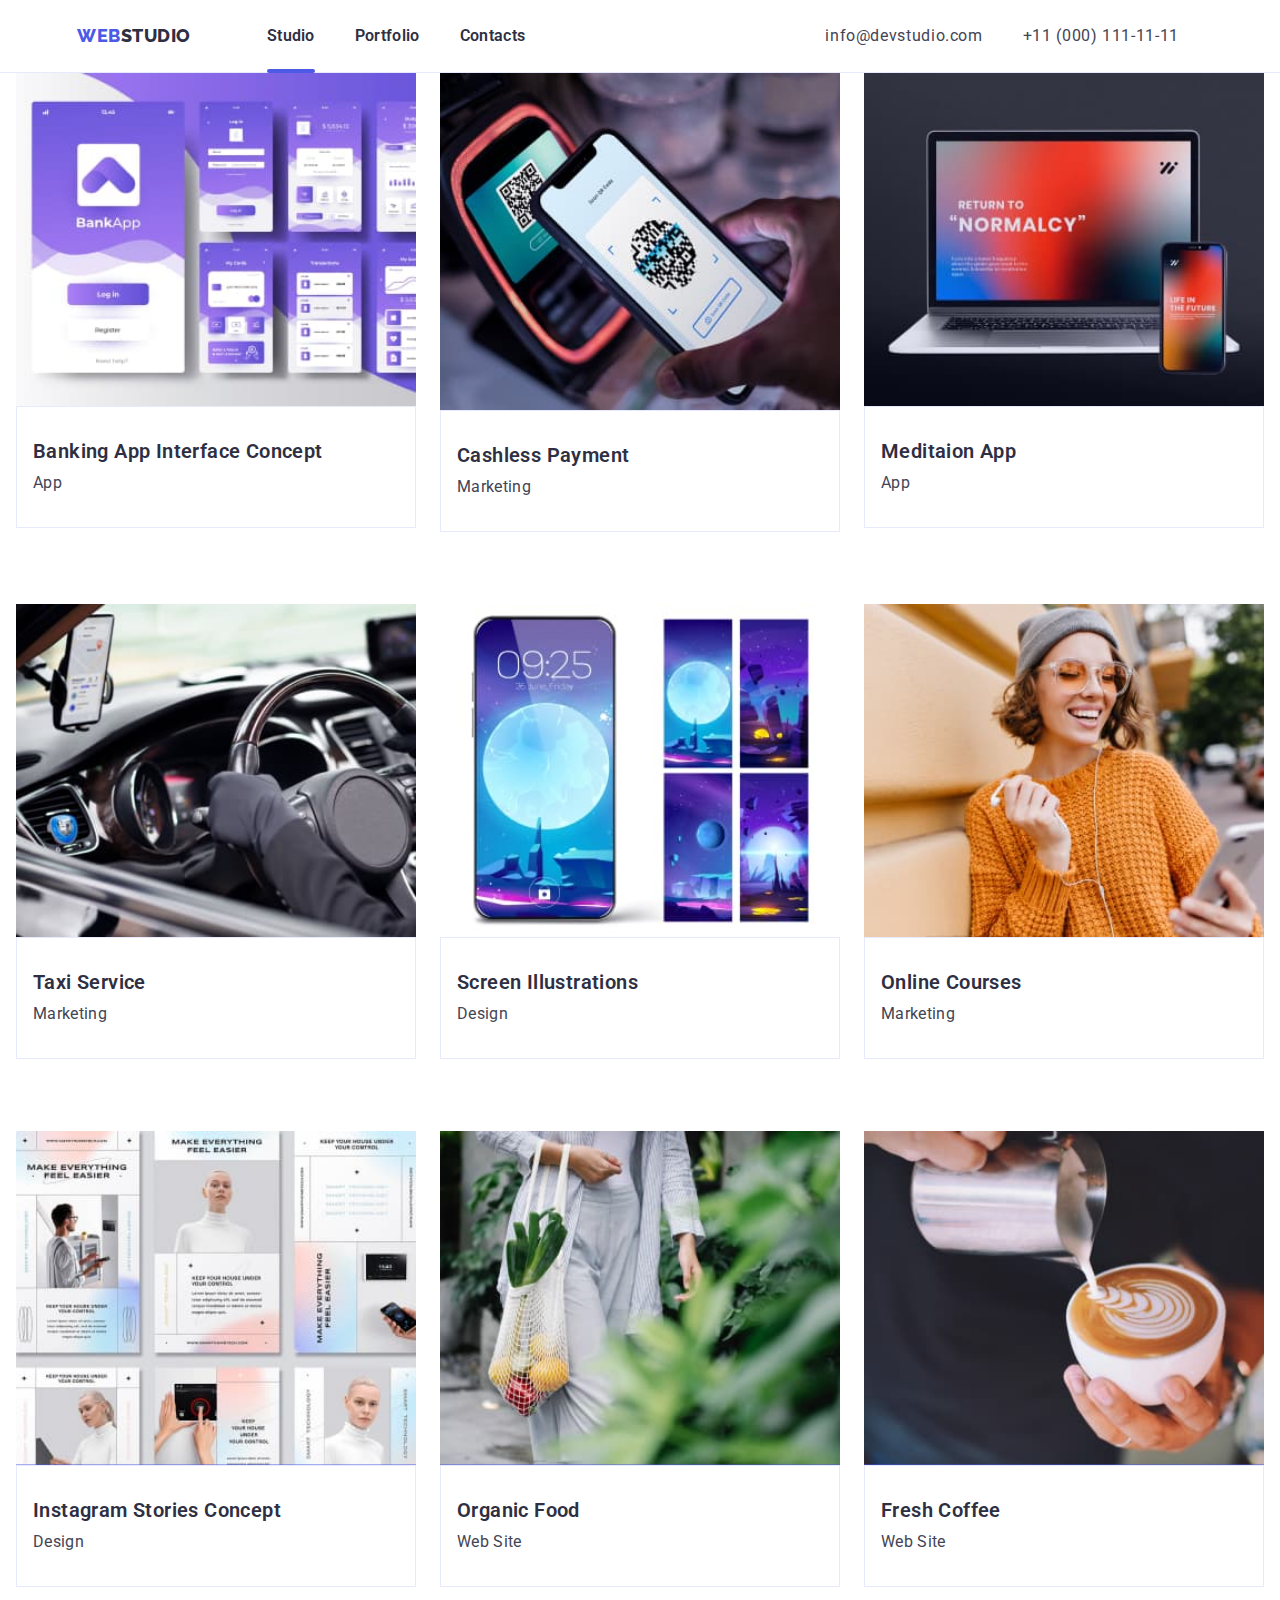
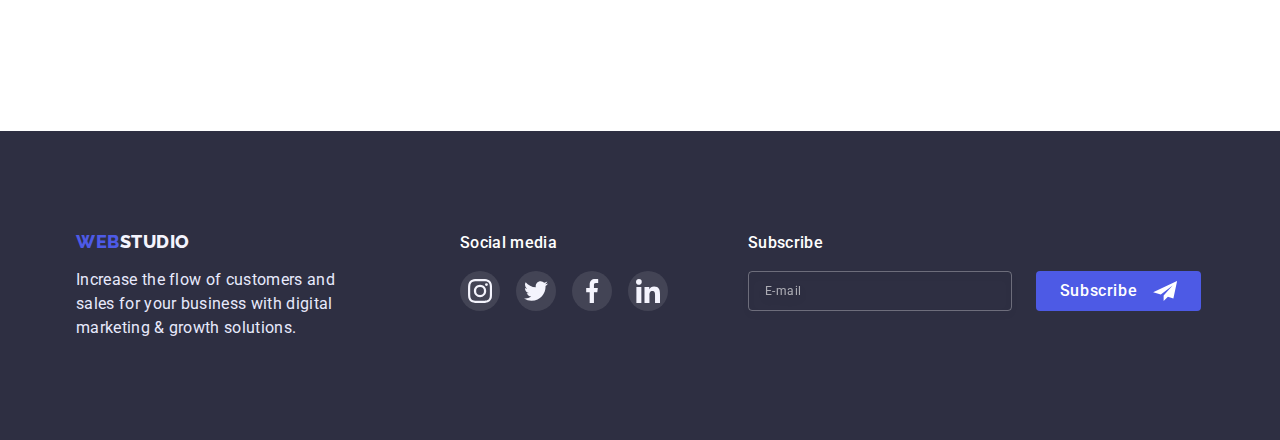
==== commit 1e90382e: "portfolio without filter" ====
--- a/portfolio.html
+++ b/portfolio.html
@@ -21,45 +21,115 @@
     <link rel="stylesheet" href="./css/desktop.css" />
   </head>
   <body>
-    <!-- <header class="header">
-      <div class="container header-nav-container">
-        <nav class="page-nav">
-
-          <a href="/" class="logo link logo-nav"
-            ><span class="logo logo-color">WEB</span>STUDIO</a
-          >
-
-
-          <ul class="menu-nav">
-            <li class="menu-item">
-              <a href="./index.html" class="menu-nav-link link">Studio</a>
-            </li>
-            <li class="menu-item">
-              <a href="./portfolio.html" class="menu-nav-link link current"
-                >Portfolio</a
-              >
-            </li>
-            <li class="menu-item">
-              <a href="" class="menu-nav-link link">Contacts</a>
-            </li>
-          </ul>
-        </nav>
-
-
-                <ul class="contacts-nav">
-                  <li class="contacts-nav-item">
-                    <a href="mailto:info@devstudio.com" class="contacts-nav-link link"
-                      >info@devstudio.com</a
-                    >
-                  </li>
-                  <li>
-                    <a href="tel:+110001111111" class="contacts-nav-link link"
-                      >+11 (000) 111-11-11</a
-                    >
-                  </li>
-                </ul>
-              </div>
-            </header> -->
+<header class="header">
+  <div class="container header-nav-container">
+    <nav class="page-nav">
+
+      <a href="/" class="logo link logo-nav"><span class="logo logo-color">WEB</span>STUDIO</a>
+
+
+      <ul class="menu-nav">
+        <li class="menu-item">
+          <a href="./index.html" class="menu-nav-link link current">Studio</a>
+        </li>
+        <li class="menu-item">
+          <a href="./portfolio.html" class="menu-nav-link link">Portfolio</a>
+        </li>
+        <li class="menu-item">
+          <a href="" class="menu-nav-link link">Contacts</a>
+        </li>
+      </ul>
+    </nav>
+
+
+    <ul class="contacts-nav">
+      <li class="contacts-nav-item">
+        <a href="mailto:info@devstudio.com" class="contacts-nav-link link">info@devstudio.com</a>
+      </li>
+      <li>
+        <a href="tel:+110001111111" class="contacts-nav-link link">+11 (000) 111-11-11</a>
+      </li>
+    </ul>
+
+    <button class="menu-open" type="button" data-menu-open>
+      <svg class="menu-open-icon" width="32px" height="22px">
+        <use href="./images/icons.svg#icon-menu-open"></use>
+      </svg>
+    </button>
+  </div>
+
+  <!-- MOBILE MENU -->
+
+  <div class="mob-menu is-hidden" data-menu>
+    <div class="mob-menu-cantainer">
+      <div class="mob-menu-top">
+        <button type="button" class="mob-modal-close" data-menu-close>
+          <svg width="8" height="8" class="modal-close-svg">
+            <use href="./images/form/formicons.svg#icon-closebttn"></use>
+          </svg>
+        </button>
+
+        <ul class="mob-menu-nav">
+          <li class="mob-menu-item">
+            <a href="./index.html" class="mob-menu-nav-link link current">Studio</a>
+          </li>
+          <li class="mob-menu-item">
+            <a href="./portfolio.html" class="mob-menu-nav-link link">Portfolio</a>
+          </li>
+          <li class="mob-menu-item">
+            <a href="" class="mob-menu-nav-link link">Contacts</a>
+          </li>
+        </ul>
+      </div>
+
+      <div class="mob-menu-bottom">
+        <ul class="mob-contacts-nav">
+          <li class="mob-phone-item">
+            <a href="tel:+110001111111" class="mob-phone link">+11 (000) 111-11-11</a>
+          </li>
+          <li>
+            <a href="mailto:info@devstudio.com" class="mob-email link">info@devstudio.com</a>
+          </li>
+
+        </ul>
+
+        <ul class="mob-list-icons">
+          <li class="our-team-list-item">
+            <a class="our-team-list-link" href="">
+              <svg class="our-team-list-icon" width="24px" height="24px">
+                <use href="./images/icons.svg#icon-instagram"></use>
+              </svg>
+            </a>
+          </li>
+
+          <li class="our-team-list-item">
+            <a class="our-team-list-link" href="">
+              <svg class="our-team-list-icon" width="24px" height="24px">
+                <use href="./images/icons.svg#icon-twitter"></use>
+              </svg>
+            </a>
+          </li>
+
+          <li class="our-team-list-item">
+            <a class="our-team-list-link" href="">
+              <svg class="our-team-list-icon" width="24px" height="24px">
+                <use href="./images/icons.svg#icon-facebook"></use>
+              </svg>
+            </a>
+          </li>
+
+          <li class="our-team-list-item">
+            <a class="our-team-list-link" href="">
+              <svg class="our-team-list-icon" width="24px" height="24px">
+                <use href="./images/icons.svg#icon-linkedin"></use>
+              </svg>
+            </a>
+          </li>
+        </ul>
+      </div>
+    </div>
+  </div>
+</header>
 
     <main>
 
@@ -84,7 +154,7 @@
           </ul>
         </div> -->
 
-        <div class="container">
+        <div class="portfolio-container">
           <ul class="portfolio-items">
             <li class="portfolio-items-list">
               <a href="" class="portfolio-hover-link link">
@@ -234,7 +304,7 @@
       </section>
     </main>
 
-    <!-- <footer class="footer">
+    <footer class="footer">
       <div class="container footer-format">
         <div class="footer-content">
           <a href="./index.html" class="logo-footer link"
@@ -323,6 +393,6 @@
 </div>
 
       </div>
-    </footer> -->
+    </footer>
   </body>
 </html>
--- a/css/styles.css
+++ b/css/styles.css
@@ -79,7 +79,7 @@
 
 
 .menu-nav{
-    display: flex;
+    display: none;
     align-items: center;
 }
 
@@ -131,7 +131,7 @@
 
 
 .contacts-nav{
-    display: flex;
+    display: none;
     align-items: center;
     margin-left: auto;
     align-items: center;
@@ -175,35 +175,45 @@
 
 /*========== MAIN ==========*/
 
+
 .hero-section-color{
-    width: 1440px;
+    width: 100%;
     background: #2E2F42;
     margin-left: auto;
     margin-right: auto;
-    padding-top: 188px;
-    padding-bottom: 188px;
-    background-image: linear-gradient(rgb(46,47,66,0.7), rgb(46,47,66,0.7)), url(../images/hero/heroimg.jpg) ;
+    padding-top: 112px;
+    padding-bottom: 240px;
+    background-image: linear-gradient(rgb(46,47,66,0.7), rgb(46,47,66,0.7)), url(../images/hero/hero-mobile-1x.jpg) ;
     background-size: cover;
+}
+
+@media (min-device-pixel-ratio: 2),
+(min-resolution: 192dpi),
+(min-resolution: 2dppx) {
+.hero-section-color {
+background-image:linear-gradient(rgb(46, 47, 66, 0.7), rgb(46, 47, 66, 0.7)), url(../images/hero/hero-mobile-2x.jpg);
+    }
 }
 
 .hero-title{
 font-family: var(--primary-font);
-font-weight: 700;
-font-size: 56px;
-line-height: 1.07;
-text-align: center;
-letter-spacing: 0.02em;
-color: #FFFFFF;
-max-width: 496px;
-margin: 0px auto;
+    font-weight: 700;
+    font-size: 38px;
+    line-height: 1.1;
+    text-align: center;
+    letter-spacing: 0.02em;
+    text-transform: capitalize;
+    color: #FFFFFF;
+}
+
+.hero-format{
+    max-height: 432px;
 }
 
 .hero-button{
 
     width: 170px;
     height: 51px;
-    left: 635px;
-    top: 432px;
     background: #4D5AE5;
 box-shadow: 0px 4px 4px rgba(0, 0, 0, 0.15);
 border: transparent;
@@ -216,9 +226,8 @@
     align-items: center;
     letter-spacing: 0.04em;
     color: #FFFFFF;
-    margin-top: 48px;
-margin-left: 494px;
-margin-right: 494px;
+    margin-top: 72px;
+
 transition: background-color 250ms cubic-bezier(0.4, 0, 0.2, 1);
 }
 
@@ -309,6 +318,8 @@
 
 
 .sectionthree{
+    display: none;
+    padding-top: 120px;
     padding-bottom: 120px;
 }
 
@@ -466,6 +477,7 @@
 line-height: 1.17;
 display: flex;
 align-items: center;
+justify-content: center;
 letter-spacing: 0.03em;
 text-transform: uppercase;
 color: #F4F4FD;
@@ -479,22 +491,23 @@
 
 
 .footer{
-width:;
 background: #2E2F42;
 padding-top: 100px;
 padding-bottom: 100px;
 }
 
 .footer-content{
-width: 264px;
+width: 268px;
+margin-left: auto;
+margin-right: auto;
 }
 
 .footer-format{
-    display: flex;
+    display: block;
 }
 
 .footer-socialmedia{
-    margin-left: 120px;
+margin-top: 72px;
 }
 
 .footer-socialmedia-title{
@@ -504,6 +517,7 @@
     line-height: 24px;
     letter-spacing: 0.02em;
     color: #FFFFFF;
+    text-align: center;
 }
 
 .footer-list-icons{
@@ -539,11 +553,11 @@
 }
 
 .footer-subscribe{
-    margin-left: 80px;
+margin-top: 72px;
 }
 
 .subscribe-input{
-    width: 264px;
+    width: 396px;
     height: 40px;
 background-color: transparent;
 border: 1px solid rgba(255, 255, 255, 0.3);
@@ -551,16 +565,16 @@
     border-radius: 4px;
     margin-top: 16px;
     padding-left: 16px;
-        font-family: --primary-font font-weight: 400;
+        font-family: var(--primary-font);
+        font-weight: 400;
             font-size: 12px;
             line-height: 2;
             letter-spacing: 0.04em;
             color: rgba(255, 255, 255, 0.6);
         }
-}
 
 .subscribe-input::placeholder{
-    font-family: --primary-font
+    font-family: var(--primary-font);
         font-weight: 400;
         font-size: 12px;
         line-height: 2;
@@ -588,7 +602,8 @@
  outline: none;
  border: transparent;
 margin-top: 16px;
-margin-left: 24px;
+margin-left: auto;
+margin-right: auto;
 align-items: center;
 display: flex;
 align-items: center;
@@ -607,16 +622,12 @@
 }
 
 .subscribe-box{
-display: flex;
+display: block;
 }
 
 .subscribe-button-title{
     margin-right: 16px;
 }
-.subscribe-icon{
-
-
-}
 
 
 /*========== /FOOTER ==========*/
@@ -624,8 +635,8 @@
 /*-----======[ PORTFOLIO PAGE ]======-----*/
 
 .portfolio{
-    padding-top: 96px;
-    padding-bottom: 120px;
+    padding-top: 0;
+    padding-bottom: 48px;
 }
 
 .portfolio-bttn{
@@ -675,10 +686,14 @@
 justify-content: center;
 }
 
+.portfolio-container{
+    padding-left: 16px;
+    padding-right: 16px;
+}
+
 .portfolio-items{
     display: flex;
     flex-wrap: wrap;
-gap: 30px;
 }
 
 .portfolio-item-title{
@@ -695,9 +710,9 @@
 margin-top: 8px;
 }
 
-.portfolio-items-list:not(:nth-last-child(-n+3)){
+.portfolio-items-list:not(:last-child){
     margin-bottom: 48px;
-        }
+}
 
 .portfolio-items-list:hover,
 .portfolio-items-list:focus{
@@ -740,7 +755,7 @@
 }
 
 .portfolio-image{
-    width: 200px;
+width: 100%;
 }
 
 
@@ -757,8 +772,8 @@
 position: absolute;
 top: 50%;
 left: 50%;
-width: 408px;
-min-height: 576px;
+width: 392px;
+min-height: 586px;
 background: #FCFCFC;
 box-shadow: 0px 1px 1px rgba(0, 0, 0, 0.14), 0px 1px 3px rgba(0, 0, 0, 0.12), 0px 2px 1px rgba(0, 0, 0, 0.2);
 border-radius: 4px;
@@ -1005,6 +1020,130 @@
 
 
 
-
-
-
+.menu-open{
+    width: 32px;
+    height: 22px;
+    background-color: transparent;
+    border: none;
+    padding: 0;
+    margin-left: auto;
+    display: block;
+}
+
+
+
+.menu-open-icon{
+    stroke: #2E2F42;
+}
+
+.mob-menu{
+    position: fixed;
+    top: 0;
+    z-index: 1;
+    width: 100vw;
+    height: 100vh;
+    background-color: #FFFFFF;
+    padding-top: 40px;
+    padding-bottom: 40px;
+}
+
+.mob-menu > .mob-menu-cantainer{
+    height: 100%;
+    display: flex;
+    flex-direction: column;
+    justify-content: space-between;
+    overflow: auto;
+}
+
+.mob-menu-cantainer {
+    padding-left: 40px;
+    padding-right: 40px;
+}
+
+.mob-modal-close {
+    width: 24px;
+    height: 24px;
+    background-color: #E7E9FC;
+    border: 1px solid rgba(0, 0, 0, 0.1);
+    border-radius: 50%;
+
+    display: flex;
+    align-items: center;
+    justify-content: center;
+    margin-left: auto;
+    transition: background-color 250ms cubic-bezier(0.4, 0, 0.2, 1), fill 2500ms cubic-bezier(0.4, 0, 0.2, 1);
+}
+
+
+.mob-menu-nav{
+    margin-top: 16px;
+
+}
+
+.mob-menu-nav-link{
+    font-family: var(--primary-font);
+        font-weight: 700;
+        font-size: 36px;
+        line-height: 40px;
+        letter-spacing: 0.02em;
+        text-transform: capitalize;
+        color: #2E2F42;
+}
+
+.mob-menu-nav-link:hover,
+.mob-menu-nav-link:focus {
+    color: var(--hover-color)
+}
+
+.mob-menu-item{
+margin-bottom: 40px;
+}
+
+.mob-contacts-nav{
+    margin-bottom: 48px;
+}
+
+.mob-phone{
+    font-family: var(--primary-font);
+        font-weight: 600;
+        font-size: 36px;
+        line-height: 1.1;
+        text-transform: capitalize;
+        color: #4D5AE5;
+}
+
+.mob-phone-item{
+    margin-bottom: 40px;
+}
+
+.mob-email{
+    font-family: var(--primary-font);
+        font-weight: 500;
+        font-size: 20px;
+        line-height: 1.2;
+        letter-spacing: 0.02em;
+        color: #434455;
+}
+
+.mob-email{
+    font-family: var(--primary-font);
+        font-weight: 500;
+        font-size: 20px;
+        line-height: 1.2;
+        letter-spacing: 0.02em;
+        color: #434455;
+}
+
+.mob-list-icons {
+    display: flex;
+    justify-content: center;
+    gap: 56px;
+}
+
+.mob-section-text{
+    font-family: var(--primary-font);;
+    font-size: 16px;
+    line-height: 1.5;
+    letter-spacing: 0.02em;
+    color: #E7E9FC;
+}--- a/css/mobile.css
+++ b/css/mobile.css
@@ -2,6 +2,4 @@
     .container {
         width: 428px;
     }
-
-
 }--- a/css/tablet.css
+++ b/css/tablet.css
@@ -4,33 +4,120 @@
         padding-left: 108px;
         padding-right: 108px;
     }
-/* SECTION TWO */
-
-.sectiontwo {
-gap: 24px;
-}
-
-.sectiontwo-item {
-width: calc((100% - 24px) / 2);
-margin-bottom: 48px;
-}
-
-.sectiontwo-title{
-    text-align: left;
-}
+
+/* HEADER */
+
+.header {
+    padding-top: 17px;
+    padding-bottom: 17px;
+}
+
+.header > .container {
+padding-left: 0;
+padding-right: 0;
+margin-left: auto;
+margin-right: auto;
+}
+
+.header>.container {
+padding-left: 16px;
+padding-right: 16px;
+}
+
+.logo-nav {
+    margin-right: 120px;
+}
+
+.menu-nav {
+    display: flex;
+}
+
+.contacts-nav {
+    display: block;
+    margin-left: 118px;
+}
+
+.contacts-nav-link{
+    font-family: var(--primary-font);
+        font-weight: 400;
+        font-size: 12px;
+        line-height: 1.2;
+        letter-spacing: 0.04em;
+}
+
+
+.menu-open {
+    display: none;
+}
+/* HEROOOOOOOOO */
+
+.hero-section-color {
+    background-image: linear-gradient(rgb(46, 47, 66, 0.7), rgb(46, 47, 66, 0.7)), url(../images/hero/hero-tab-1x.jpg);
+}
+
+@media (min-device-pixel-ratio: 2),
+(min-resolution: 192dpi),
+(min-resolution: 2dppx) {
+    .hero-section-color {
+        background-image: linear-gradient(rgb(46, 47, 66, 0.7), rgb(46, 47, 66, 0.7)), url(../images/hero/hero-tab-2x.jpg);
+    }
+}
+
+.hero-title {
+    font-family: var(--primary-font);
+    font-weight: 700;
+    font-size: 56px;
+    line-height: 1.07;
+    text-align: center;
+    letter-spacing: 0.02em;
+    color: #FFFFFF;
+    max-width: 496px;
+    margin: 0px auto;
+}
+
+.hero-format {
+    max-height: 436px;
+}
+.hero-button {
+    margin-top: 40px;
+}
+    /* SECTION TWO */
+
+    .sectiontwo {
+        gap: 24px;
+    }
+
+.section-two-format > .container{
+    padding-left: 0;
+    padding-right: 0;
+}
+
+.section-two-format>.container {
+    padding-left: 16px;
+    padding-right: 16px;
+}
+
+    .sectiontwo-item {
+        width: calc((100% - 24px) / 2);
+        margin-bottom: 48px;
+    }
+
+    .sectiontwo-title {
+        text-align: left;
+    }
 
     /* SECTION FOUR */
-.sectionfour {
-    padding-bottom: 104px;
-}
-
-.sectionfour-list {
-gap: 24px;
-}
-
-.sectionfour-item {
-    width: calc((100% - 24px) / 2) ;
-}
+    .sectionfour {
+        padding-bottom: 104px;
+    }
+
+    .sectionfour-list {
+        gap: 24px;
+    }
+
+    .sectionfour-item {
+        width: calc((100% - 24px) / 2);
+    }
 
     /* SECTION FIVE */
 
@@ -46,15 +133,69 @@
         gap: 24px;
     }
 
-
-
-
-
-
-    /* PORTFOLIO */
-
-    .portfolio-image {
-    width: 356px;
-    height: 300px;
+    /* FOOTER */
+
+.footer-format{
+display: flex;
+flex-wrap: wrap;
+}
+
+.footer-content {
+    width: 264px;
+    margin-left: 0;
+    margin-right: 0;
+}
+
+.logo-footer {
+    justify-content: left;
+}
+
+.footer-socialmedia {
+    margin-top: 0;
+    margin-left: 24px;
+}
+        .subscribe-box {
+            display: flex;
         }
+
+    .subscribe-input {
+    width: 264px;
+    }
+
+
+        .subscribe-button {
+            margin-left: 24px;
+            margin-right: 0;
+            align-items: center;
+            display: flex;
+            align-items: center;
+            justify-content: center;
+            fill: #FFFFFF;
+        }
+
+    .footer-socialmedia-title{
+    text-align: left;
+}
+
+.modal {
+    width: 408px;
+}
+
+/* PORTFOLIO */
+.portfolio {
+    padding-top: 0;
+    padding-bottom: 98px;
+}
+
+.portfolio-items {
+gap: 24px;
+}
+
+.portfolio-items-list {
+width: calc((100% - 24px) / 2);
+}
+
+.portfolio-items-list:not(:last-child){
+    margin-bottom: 72px;
+}
 }--- a/css/desktop.css
+++ b/css/desktop.css
@@ -5,59 +5,123 @@
         padding-right: 15px;
     }
 
-/* SECTION TWO */
-
-.section-two-format {
-    padding-top: 96px;
-    padding-bottom: 0;
+.header {
+    padding-top: 24px;
+    padding-bottom: 24px;
+}
+    
+.logo-nav {
+    margin-right: 76px;
 }
 
-.sectiontwo-title {
+.contacts-nav {
+    display: flex;
+    margin-left: 300px;
+}
+
+.contacts-nav-link {
+    font-weight: 400;
+    font-size: 16px;
+    line-height: 1.5;
+    letter-spacing: 0.04em;
+    color: #434455;
+}
+
+/* HEROOOOOOOOO */
+
+.hero-section-color {
+    background-image: linear-gradient(rgb(46, 47, 66, 0.7), rgb(46, 47, 66, 0.7)), url(../images/hero/hero-desktop-1x.jpg);
+}
+
+@media (min-device-pixel-ratio: 2),
+(min-resolution: 192dpi),
+(min-resolution: 2dppx) {
+    .hero-section-color {
+        background-image: linear-gradient(rgb(46, 47, 66, 0.7), rgb(46, 47, 66, 0.7)), url(../images/hero/hero-desktop-2x.jpg);
+    }
+}
+
+.hero-button {
+
+    width: 170px;
+    height: 51px;
+    left: 635px;
+    top: 432px;
+    background: #4D5AE5;
+    box-shadow: 0px 4px 4px rgba(0, 0, 0, 0.15);
+    border: transparent;
+    border-radius: 4px;
     font-family: var(--primary-font);
+    font-style: normal;
+    font-weight: 600;
+    font-size: 16px;
+    line-height: 1.9;
+    align-items: center;
+    letter-spacing: 0.04em;
+    color: #FFFFFF;
+    margin-top: 48px;
+    transition: background-color 250ms cubic-bezier(0.4, 0, 0.2, 1);
+}
+
+    /* SECTION TWO */
+
+    .section-two-format {
+        padding-top: 96px;
+        padding-bottom: 0;
+    }
+
+    .sectiontwo-title {
+        font-family: var(--primary-font);
         font-weight: 600;
         font-size: 20px;
         line-height: 1.2;
         letter-spacing: 0.02em;
         color: var(--primary-color);
+    }
+
+    .sectiontwo-text {
+        font-family: var(--primary-font);
+        font-weight: 400;
+        font-size: 16px;
+        line-height: 24px;
+        letter-spacing: 0.02em;
+        color: #434455;
+    }
+
+    .sectiontwo-item {
+        width: calc((100% - 72px) / 4);
+        margin-bottom: 0;
+    }
+
+    .sectiontwo-item-icon {
+        display: flex;
+        justify-content: center;
+        align-items: center;
+        width: 264px;
+        height: 112px;
+        background: #F4F4FD;
+        border-radius: 4px;
+        margin-bottom: 8px;
+    }
+
+        /* SECTION THREE*/
+
+.sectionthree {
+    display: block;
 }
 
-.sectiontwo-text {
-font-family: var(--primary-font);
-    font-weight: 400;
-    font-size: 16px;
-    line-height: 24px;
-    letter-spacing: 0.02em;
-    color: #434455;
-}
+    /* SECTION FOUR */
 
-.sectiontwo-item {
-    width: calc((100% - 72px) / 4);
-    margin-bottom: 0;
-}
+    .sectionfour {
+        padding-top: 120px;
+        padding-bottom: 120px;
+    }
 
-.sectiontwo-item-icon {
-    display: flex;
-    justify-content: center;
-    align-items: center;
-    width: 264px;
-    height: 112px;
-    background: #F4F4FD;
-    border-radius: 4px;
-    margin-bottom: 8px;
-}
+    .sectionfour-item {
+        width: calc((100% - 72px) / 4);
+    }
 
-/* SECTION FOUR */
-
-.sectionfour {
-    padding-top: 120px;
-    padding-bottom: 120px;
-}
-
-.sectionfour-item {
-    width: calc((100% - 72px) / 4);
-}
-
-/* SECTION FIVE */
+    /* SECTION FIVE */
     .sectionfive {
         padding-top: 120px;
         padding-bottom: 64px;
@@ -66,4 +130,56 @@
     .sectionfive-item {
         width: calc((100% - 120px) / 6);
     }
-}+
+/* FOOTER */
+
+.footer-format {
+    display: flex;
+}
+
+.footer-content {
+    width: 264px;
+}
+
+.footer-socialmedia {
+    margin-left: 120px;
+}
+
+.footer-subscribe {
+    margin-top: 0;
+    margin-left: 80px;
+}
+
+.subscribe-input {
+    width: 264px;
+}
+
+.subscribe-button {
+    margin-left: 24px;
+
+}
+
+.modal {
+min-height: 584px;
+}
+
+/* PORTFOLIO */
+
+.portfolio {
+    padding-top: 0;
+    padding-bottom: 72px;
+}
+
+.portfolio-items {
+    gap: 24px;
+}
+
+.portfolio-items-list {
+    width: calc((100% - 48px) / 3);
+}
+
+.portfolio-items-list:not(:nth-last-child(-n+3)) {
+margin-bottom: 48px;
+}
+}
+
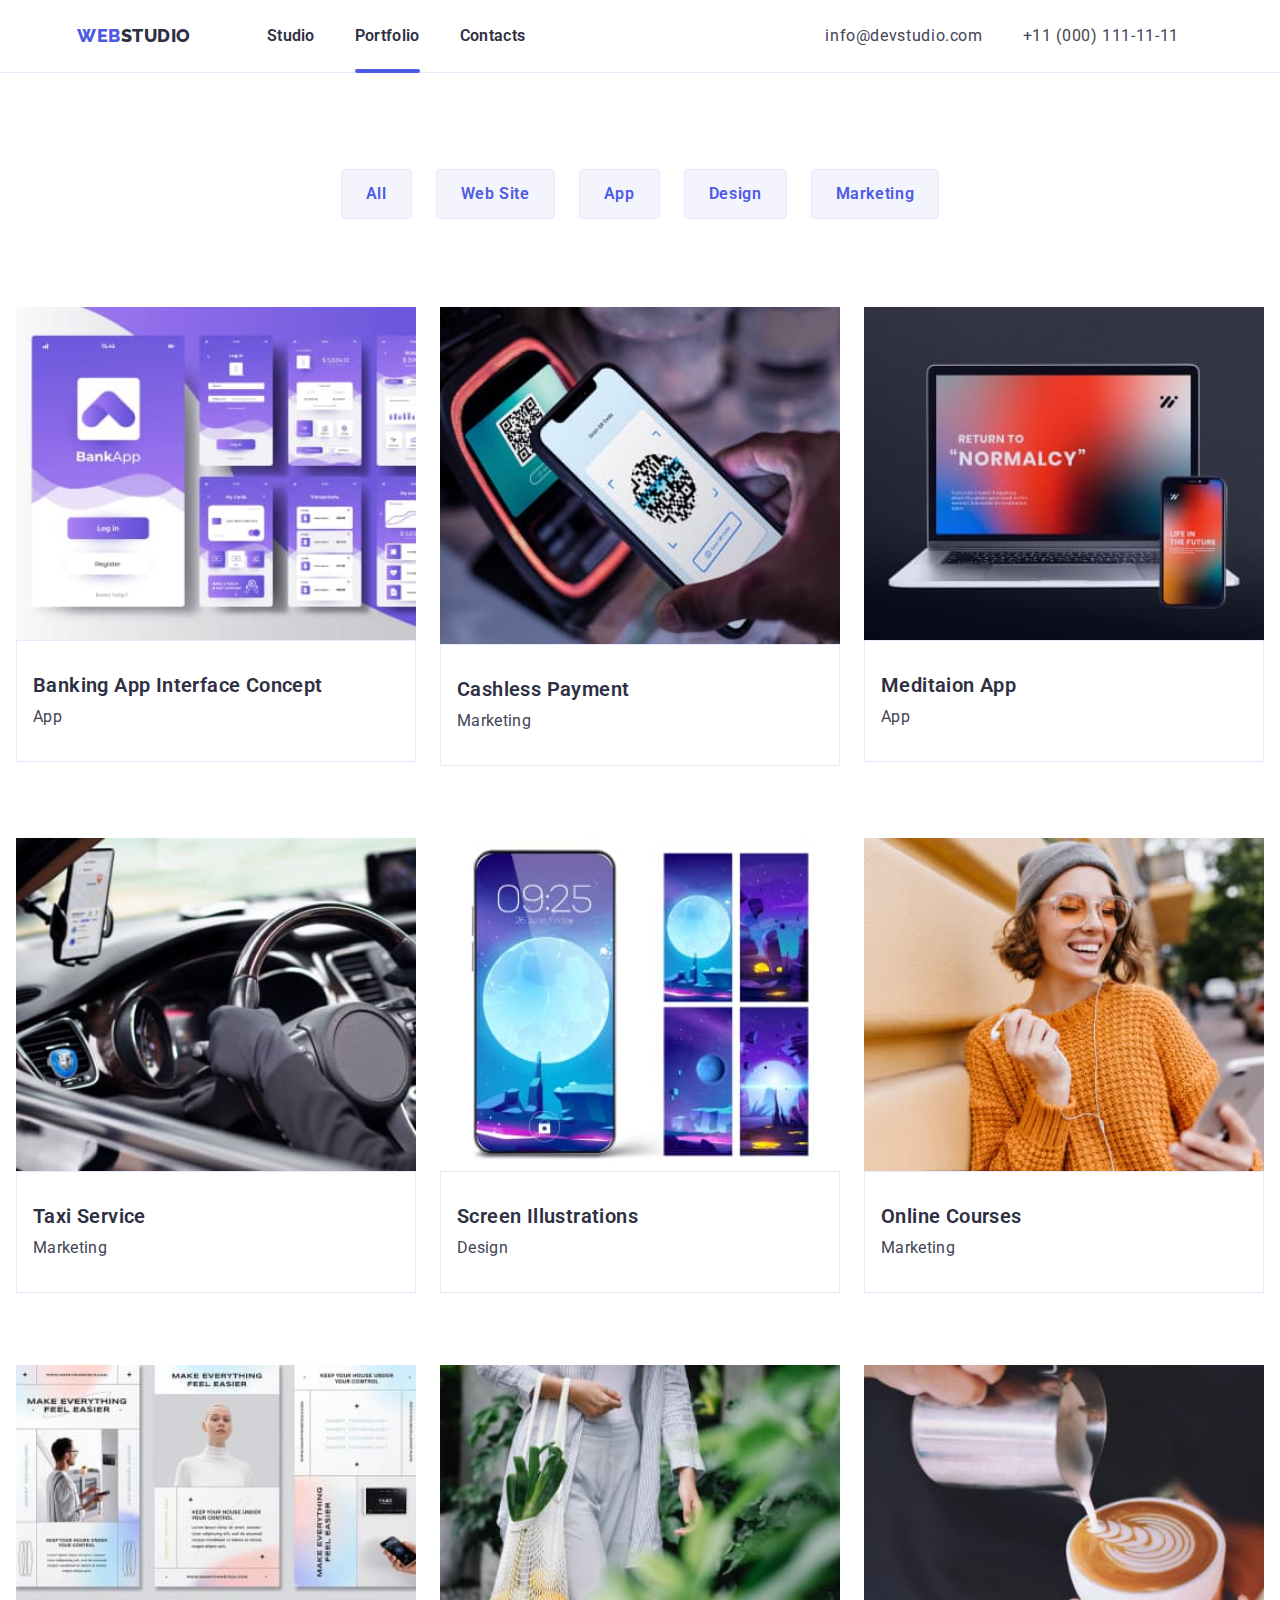
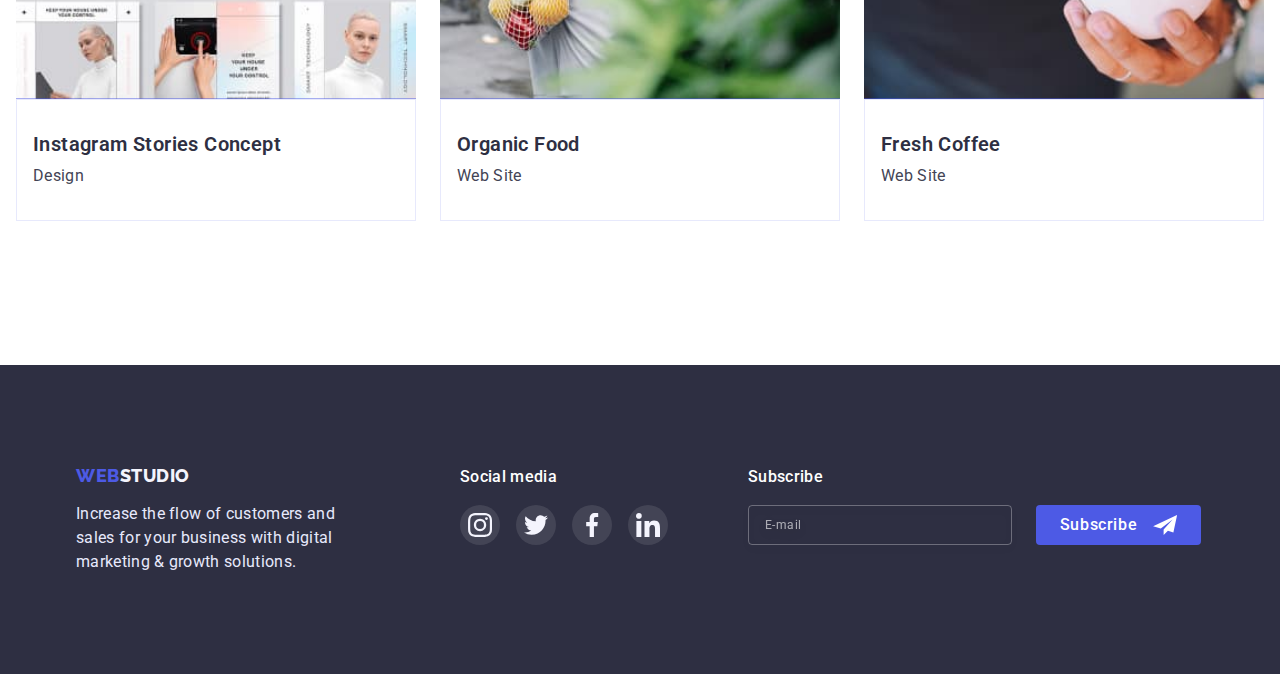
==== commit 48acb08e: "done" ====
--- a/portfolio.html
+++ b/portfolio.html
@@ -30,10 +30,10 @@
 
       <ul class="menu-nav">
         <li class="menu-item">
-          <a href="./index.html" class="menu-nav-link link current">Studio</a>
+          <a href="./index.html" class="menu-nav-link link">Studio</a>
         </li>
         <li class="menu-item">
-          <a href="./portfolio.html" class="menu-nav-link link">Portfolio</a>
+          <a href="./portfolio.html" class="menu-nav-link link current">Portfolio</a>
         </li>
         <li class="menu-item">
           <a href="" class="menu-nav-link link">Contacts</a>
@@ -134,25 +134,25 @@
     <main>
 
       <section class="portfolio">
-        <!-- <div class="container">
+        <div class="container">
           <ul class="button-filter">
-            <li class="portfolio-bttnleft">
+            <li class="portfolio-bttn-position">
               <button type="button" class="portfolio-bttn">All</button>
             </li>
-            <li class="portfolio-bttnleft">
+            <li class="portfolio-bttn-position">
               <button type="button" class="portfolio-bttn">Web Site</button>
             </li>
-            <li class="portfolio-bttnleft">
+            <li class="portfolio-bttn-position">
               <button type="button" class="portfolio-bttn">App</button>
             </li>
-            <li class="portfolio-bttnleft">
+            <li class="portfolio-bttn-position">
               <button type="button" class="portfolio-bttn">Design</button>
             </li>
-            <li class="portfolio-bttnleft">
+            <li class="portfolio-bttn-position">
               <button type="button" class="portfolio-bttn">Marketing</button>
             </li>
           </ul>
-        </div> -->
+        </div>
 
         <div class="portfolio-container">
           <ul class="portfolio-items">
--- a/css/styles.css
+++ b/css/styles.css
@@ -659,8 +659,12 @@
 transition: background-color 250ms cubic-bezier(0.4, 0, 0.2, 1), box-shadow 250ms cubic-bezier(0.4, 0, 0.2, 1);
 }
 
-.portfolio-bttnleft:not(:first-child){
-    margin-left: 24px;
+.portfolio-bttn-position:not(:last-child){
+    margin-right: 24px;
+}
+
+.portfolio-bttn-position{
+    margin-bottom: 16px;
 }
 
 .portfolio-bttn:hover,
@@ -680,11 +684,15 @@
 border-radius: 4px;
 }
 
-.button-filter{
-    display: flex;
-    margin-bottom: 72px;
-justify-content: center;
-}
+.button-filter {
+    display: flex;
+    flex-wrap: wrap;
+    padding-bottom: 56px;
+    padding-top: 48px;
+    justify-content: left;
+}
+
+
 
 .portfolio-container{
     padding-left: 16px;
--- a/css/tablet.css
+++ b/css/tablet.css
@@ -187,6 +187,11 @@
     padding-bottom: 98px;
 }
 
+.portfolio > .container{
+    padding-left: 91px;
+    padding-right: 91px;
+}
+
 .portfolio-items {
 gap: 24px;
 }
@@ -198,4 +203,14 @@
 .portfolio-items-list:not(:last-child){
     margin-bottom: 72px;
 }
+
+.button-filter {
+    padding-top: 64px;
+    padding-bottom: 64px;
+}
+
+.portfolio-bttn {
+    padding-left: 22px;
+    padding-right: 22px;
+}
 }--- a/css/desktop.css
+++ b/css/desktop.css
@@ -165,6 +165,13 @@
 
 /* PORTFOLIO */
 
+.button-filter {
+    display: flex;
+    padding-top: 96px;
+   padding-bottom: 72px;
+    justify-content: center;
+}
+
 .portfolio {
     padding-top: 0;
     padding-bottom: 72px;
@@ -181,5 +188,10 @@
 .portfolio-items-list:not(:nth-last-child(-n+3)) {
 margin-bottom: 48px;
 }
+
+.portfolio-bttn {
+    padding-left: 24px;
+    padding-right: 24px;
+}
 }
 
